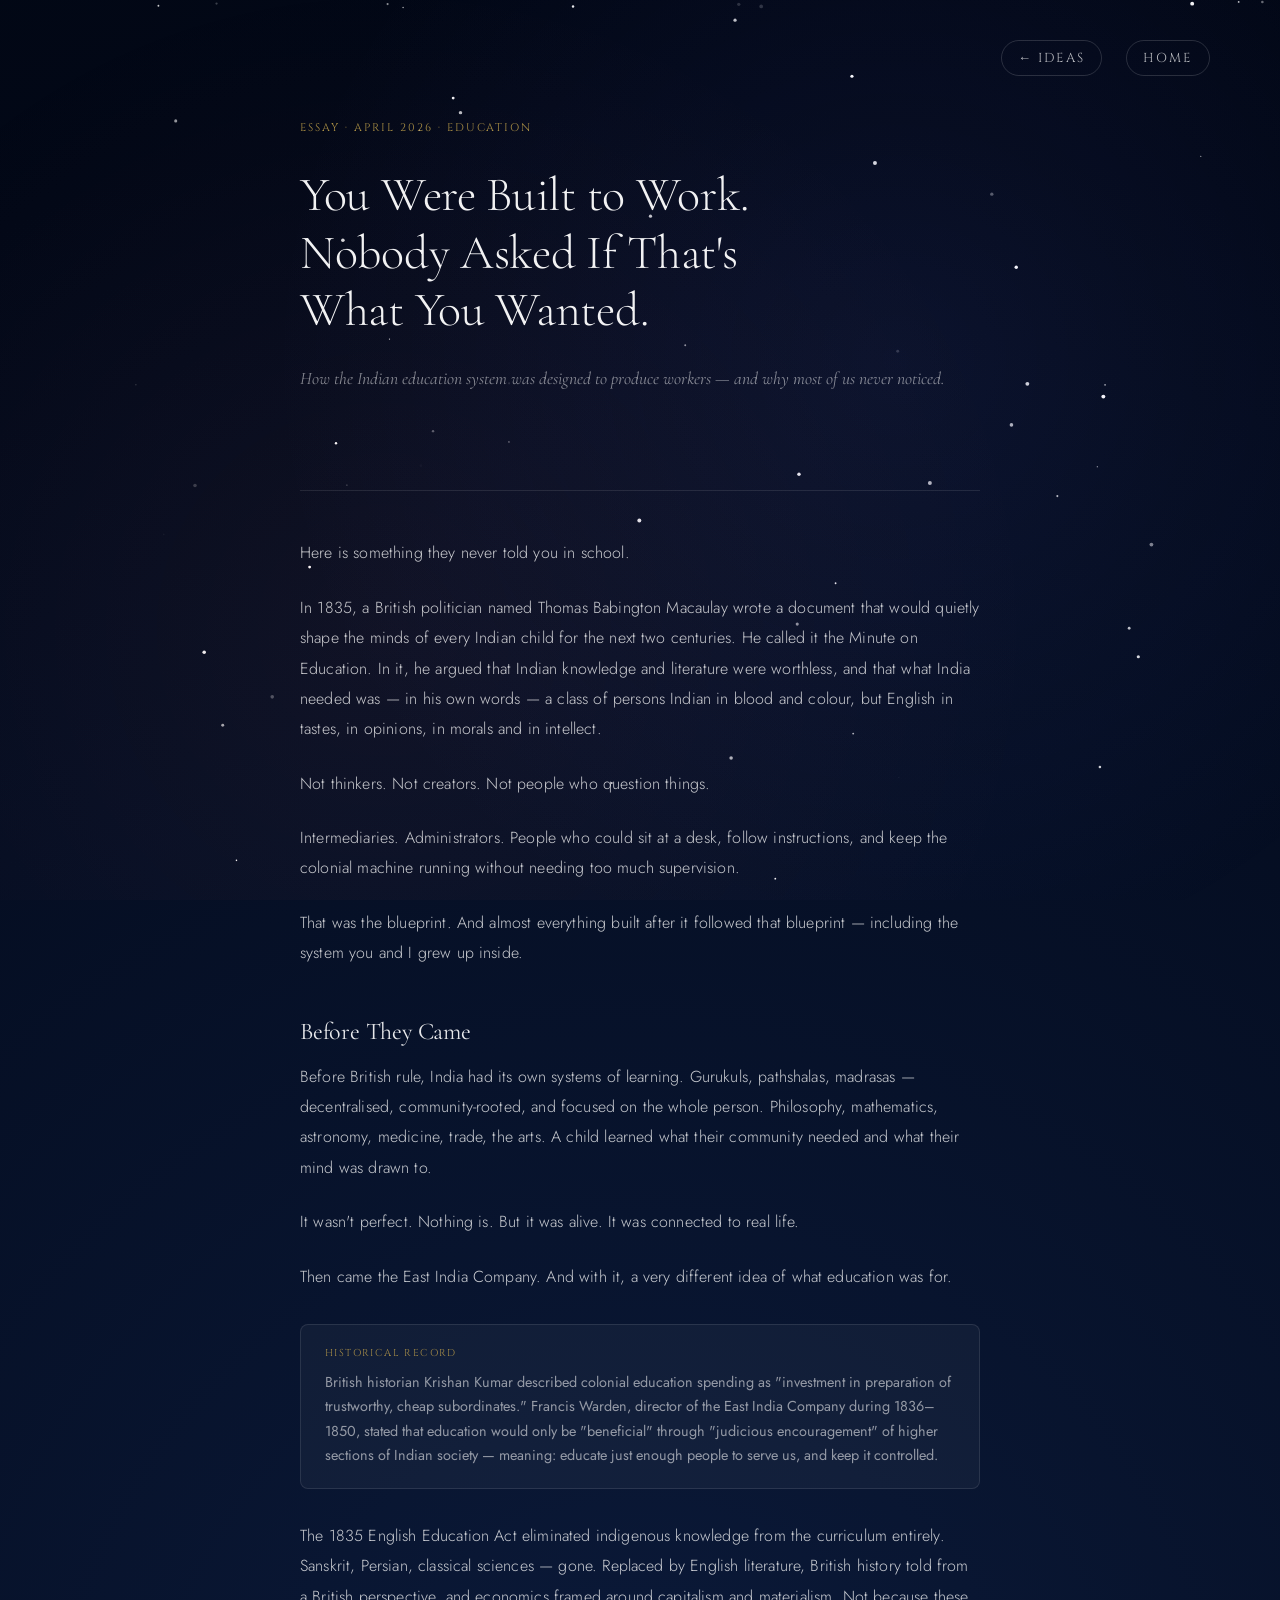
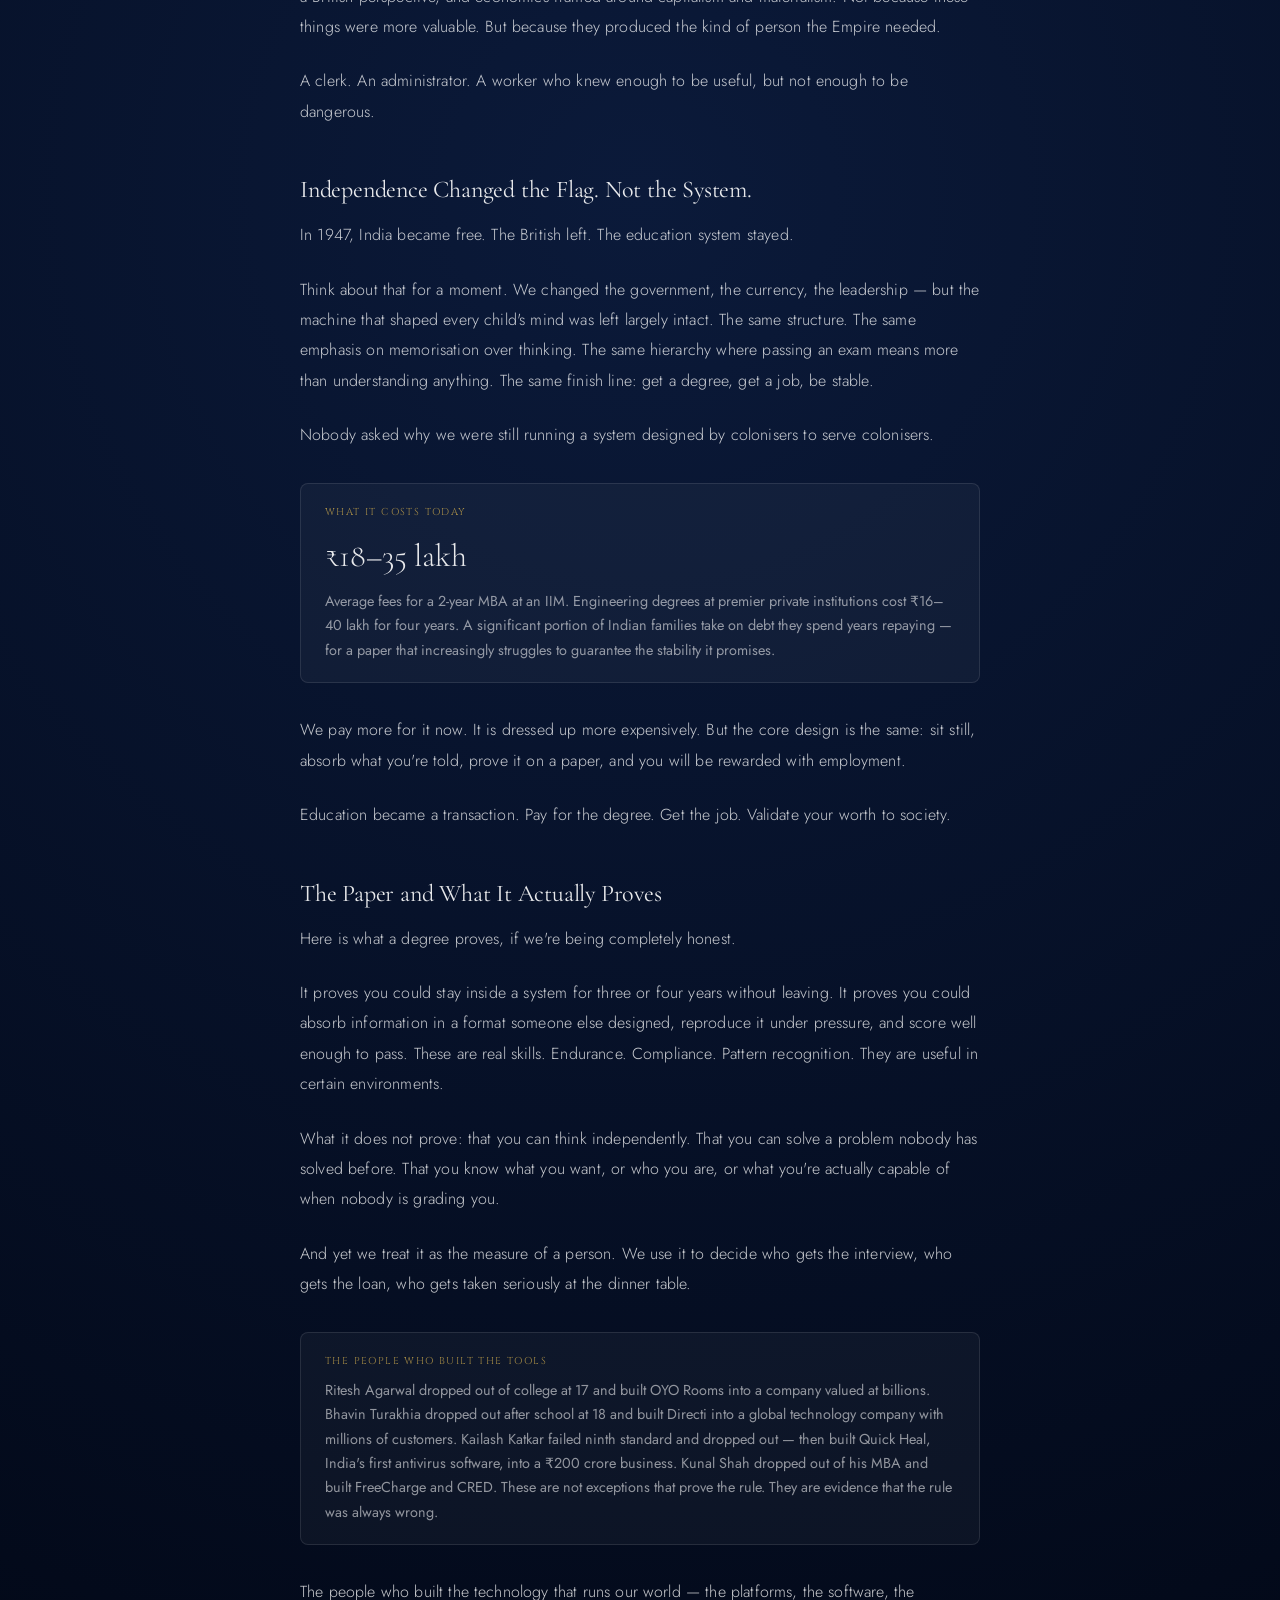
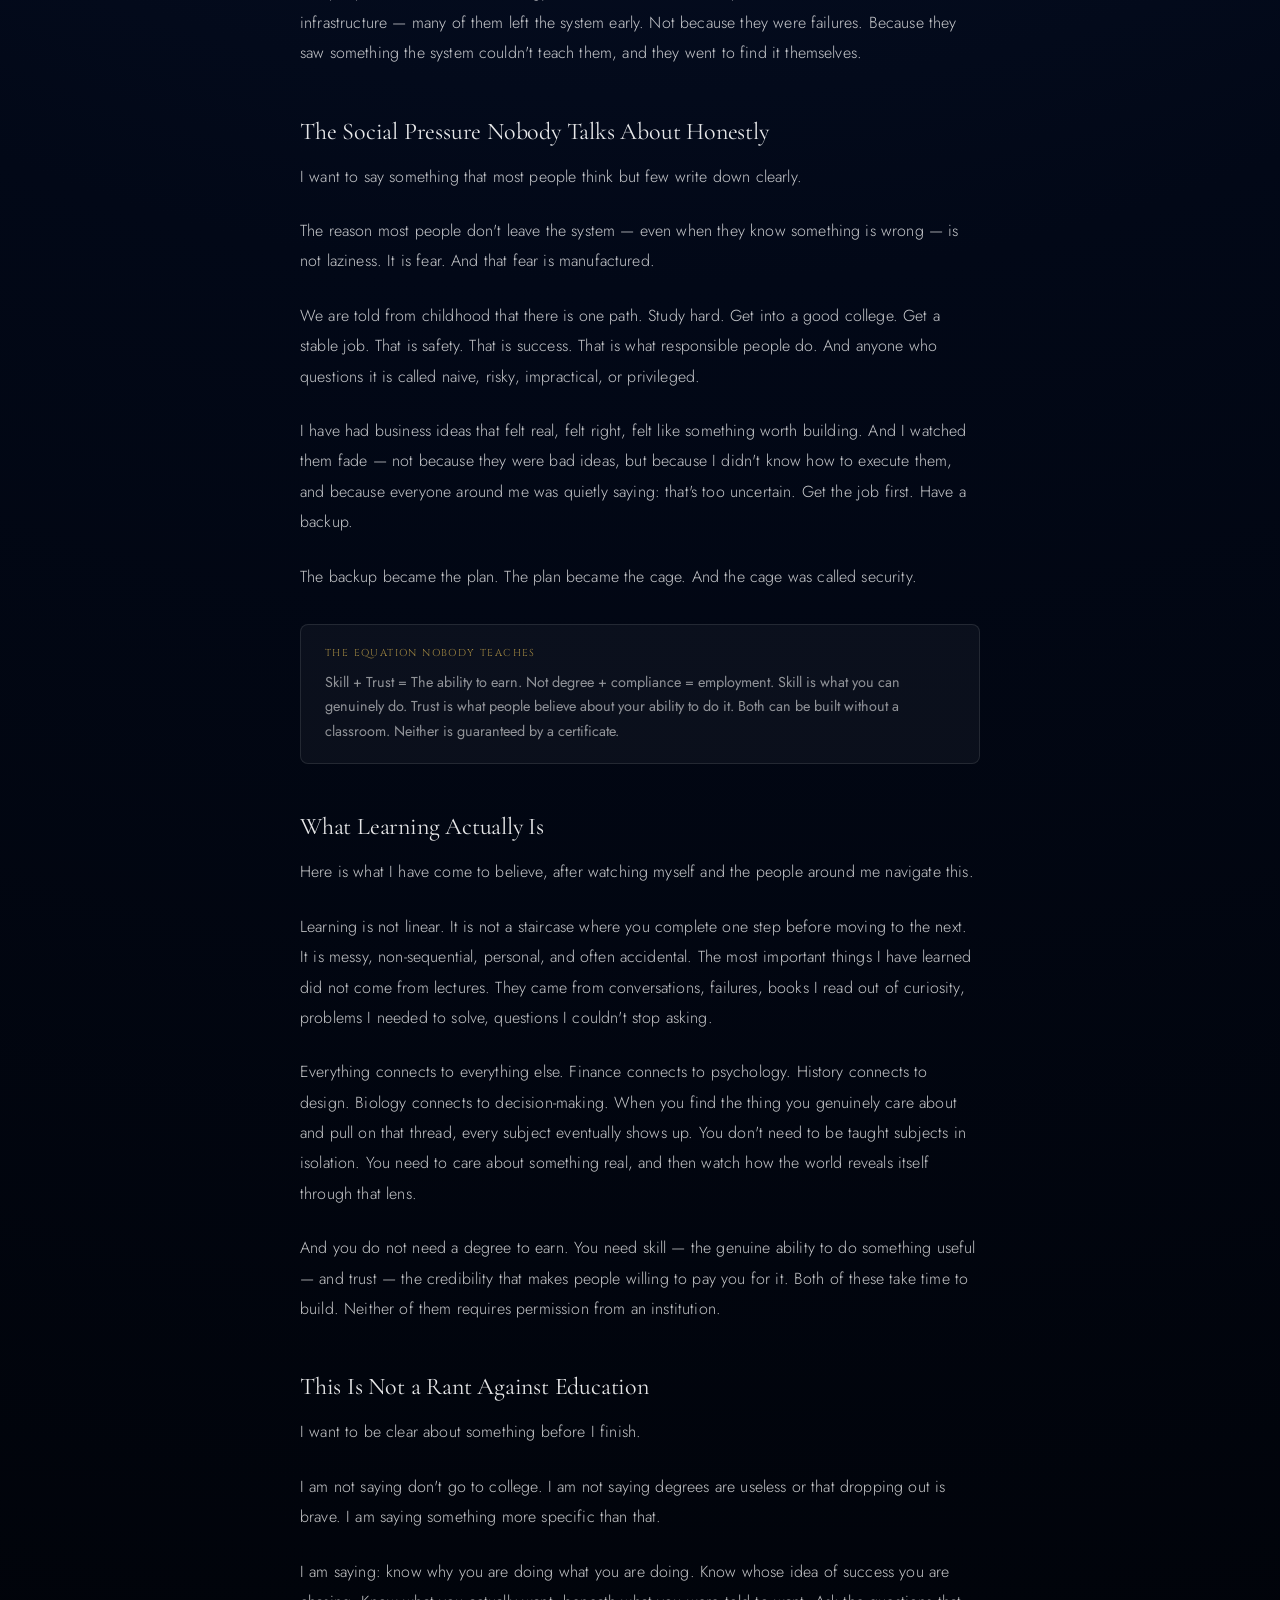
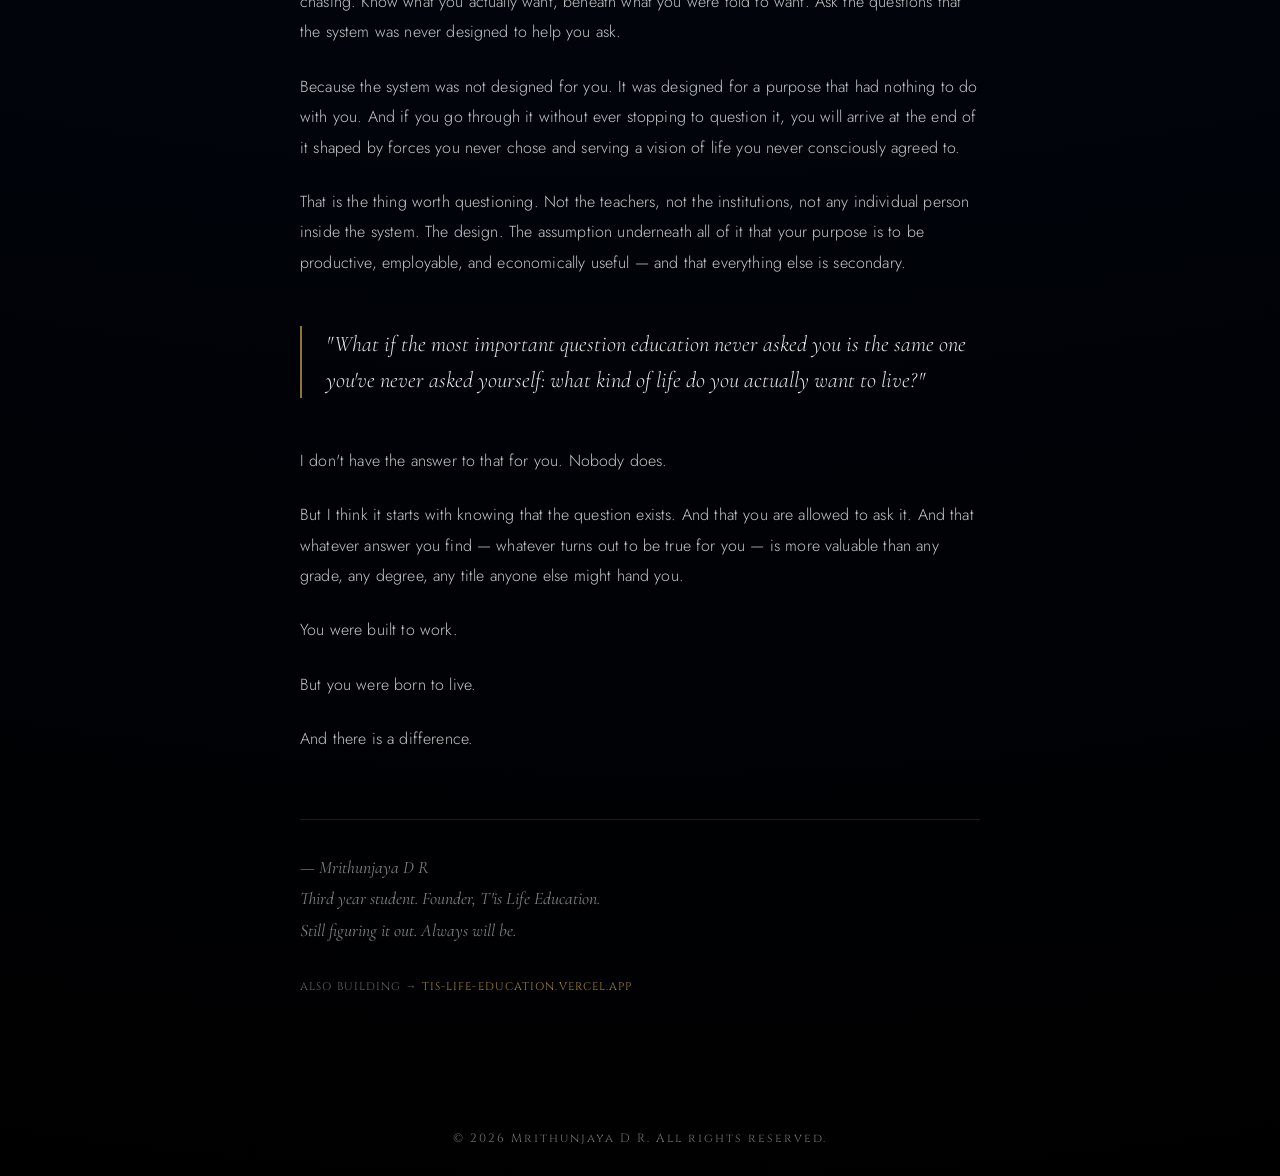
==== essay.html @ 78a17893 "first thought added" ====
<!DOCTYPE html>
<html lang="en">
<head>
  <meta charset="UTF-8" />
  <meta name="viewport" content="width=device-width, initial-scale=1.0" />
  <title>You Were Built to Work. Nobody Asked If That's What You Wanted. — Mrithunjaya D R</title>
  <meta name="description" content="The Indian education system was designed during colonisation to produce workers. It still does. Here's what that means for you — and what you can do about it." />
  <link href="https://fonts.googleapis.com/css2?family=Cinzel:wght@400;600&family=Cormorant+Garamond:ital,wght@0,300;0,400;1,300;1,400&family=Jost:wght@300;400;500&display=swap" rel="stylesheet" />
  <link rel="stylesheet" href="style.css" />
</head>
<body>

<canvas id="stars1"></canvas>

<nav class="top-nav">
  <a href="ideas.html" class="nav-btn">← IDEAS</a>
  <a href="index.html" class="nav-btn">HOME</a>
</nav>

<div class="essay-container">

  <div class="essay-meta-top">Essay · April 2026 · Education</div>

  <h1 class="essay-headline">
    You Were Built to Work.<br/>
    Nobody Asked If That's<br/>
    What You Wanted.
  </h1>

  <p class="essay-subtitle">
    How the Indian education system was designed to produce workers — and why most of us never noticed.
  </p>

  <div class="essay-divider"></div>

  <div class="essay-body">

    <p>Here is something they never told you in school.</p>

    <p>In 1835, a British politician named Thomas Babington Macaulay wrote a document that would quietly shape the minds of every Indian child for the next two centuries. He called it the Minute on Education. In it, he argued that Indian knowledge and literature were worthless, and that what India needed was — in his own words — a class of persons Indian in blood and colour, but English in tastes, in opinions, in morals and in intellect.</p>

    <p>Not thinkers. Not creators. Not people who question things.</p>

    <p>Intermediaries. Administrators. People who could sit at a desk, follow instructions, and keep the colonial machine running without needing too much supervision.</p>

    <p>That was the blueprint. And almost everything built after it followed that blueprint — including the system you and I grew up inside.</p>

    <h2 class="essay-h2">Before They Came</h2>

    <p>Before British rule, India had its own systems of learning. Gurukuls, pathshalas, madrasas — decentralised, community-rooted, and focused on the whole person. Philosophy, mathematics, astronomy, medicine, trade, the arts. A child learned what their community needed and what their mind was drawn to.</p>

    <p>It wasn't perfect. Nothing is. But it was alive. It was connected to real life.</p>

    <p>Then came the East India Company. And with it, a very different idea of what education was for.</p>

    <div class="essay-databox">
      <span class="essay-databox-label">Historical record</span>
      British historian Krishan Kumar described colonial education spending as "investment in preparation of trustworthy, cheap subordinates." Francis Warden, director of the East India Company during 1836–1850, stated that education would only be "beneficial" through "judicious encouragement" of higher sections of Indian society — meaning: educate just enough people to serve us, and keep it controlled.
    </div>

    <p>The 1835 English Education Act eliminated indigenous knowledge from the curriculum entirely. Sanskrit, Persian, classical sciences — gone. Replaced by English literature, British history told from a British perspective, and economics framed around capitalism and materialism. Not because these things were more valuable. But because they produced the kind of person the Empire needed.</p>

    <p>A clerk. An administrator. A worker who knew enough to be useful, but not enough to be dangerous.</p>

    <h2 class="essay-h2">Independence Changed the Flag. Not the System.</h2>

    <p>In 1947, India became free. The British left. The education system stayed.</p>

    <p>Think about that for a moment. We changed the government, the currency, the leadership — but the machine that shaped every child's mind was left largely intact. The same structure. The same emphasis on memorisation over thinking. The same hierarchy where passing an exam means more than understanding anything. The same finish line: get a degree, get a job, be stable.</p>

    <p>Nobody asked why we were still running a system designed by colonisers to serve colonisers.</p>

    <div class="essay-databox">
      <span class="essay-databox-label">What it costs today</span>
      <span class="essay-datastat">₹18–35 lakh</span>
      Average fees for a 2-year MBA at an IIM. Engineering degrees at premier private institutions cost ₹16–40 lakh for four years. A significant portion of Indian families take on debt they spend years repaying — for a paper that increasingly struggles to guarantee the stability it promises.
    </div>

    <p>We pay more for it now. It is dressed up more expensively. But the core design is the same: sit still, absorb what you're told, prove it on a paper, and you will be rewarded with employment.</p>

    <p>Education became a transaction. Pay for the degree. Get the job. Validate your worth to society.</p>

    <h2 class="essay-h2">The Paper and What It Actually Proves</h2>

    <p>Here is what a degree proves, if we're being completely honest.</p>

    <p>It proves you could stay inside a system for three or four years without leaving. It proves you could absorb information in a format someone else designed, reproduce it under pressure, and score well enough to pass. These are real skills. Endurance. Compliance. Pattern recognition. They are useful in certain environments.</p>

    <p>What it does not prove: that you can think independently. That you can solve a problem nobody has solved before. That you know what you want, or who you are, or what you're actually capable of when nobody is grading you.</p>

    <p>And yet we treat it as the measure of a person. We use it to decide who gets the interview, who gets the loan, who gets taken seriously at the dinner table.</p>

    <div class="essay-databox">
      <span class="essay-databox-label">The people who built the tools</span>
      Ritesh Agarwal dropped out of college at 17 and built OYO Rooms into a company valued at billions. Bhavin Turakhia dropped out after school at 18 and built Directi into a global technology company with millions of customers. Kailash Katkar failed ninth standard and dropped out — then built Quick Heal, India's first antivirus software, into a ₹200 crore business. Kunal Shah dropped out of his MBA and built FreeCharge and CRED. These are not exceptions that prove the rule. They are evidence that the rule was always wrong.
    </div>

    <p>The people who built the technology that runs our world — the platforms, the software, the infrastructure — many of them left the system early. Not because they were failures. Because they saw something the system couldn't teach them, and they went to find it themselves.</p>

    <h2 class="essay-h2">The Social Pressure Nobody Talks About Honestly</h2>

    <p>I want to say something that most people think but few write down clearly.</p>

    <p>The reason most people don't leave the system — even when they know something is wrong — is not laziness. It is fear. And that fear is manufactured.</p>

    <p>We are told from childhood that there is one path. Study hard. Get into a good college. Get a stable job. That is safety. That is success. That is what responsible people do. And anyone who questions it is called naive, risky, impractical, or privileged.</p>

    <p>I have had business ideas that felt real, felt right, felt like something worth building. And I watched them fade — not because they were bad ideas, but because I didn't know how to execute them, and because everyone around me was quietly saying: that's too uncertain. Get the job first. Have a backup.</p>

    <p>The backup became the plan. The plan became the cage. And the cage was called security.</p>

    <div class="essay-databox">
      <span class="essay-databox-label">The equation nobody teaches</span>
      Skill + Trust = The ability to earn. Not degree + compliance = employment. Skill is what you can genuinely do. Trust is what people believe about your ability to do it. Both can be built without a classroom. Neither is guaranteed by a certificate.
    </div>

    <h2 class="essay-h2">What Learning Actually Is</h2>

    <p>Here is what I have come to believe, after watching myself and the people around me navigate this.</p>

    <p>Learning is not linear. It is not a staircase where you complete one step before moving to the next. It is messy, non-sequential, personal, and often accidental. The most important things I have learned did not come from lectures. They came from conversations, failures, books I read out of curiosity, problems I needed to solve, questions I couldn't stop asking.</p>

    <p>Everything connects to everything else. Finance connects to psychology. History connects to design. Biology connects to decision-making. When you find the thing you genuinely care about and pull on that thread, every subject eventually shows up. You don't need to be taught subjects in isolation. You need to care about something real, and then watch how the world reveals itself through that lens.</p>

    <p>And you do not need a degree to earn. You need skill — the genuine ability to do something useful — and trust — the credibility that makes people willing to pay you for it. Both of these take time to build. Neither of them requires permission from an institution.</p>

    <h2 class="essay-h2">This Is Not a Rant Against Education</h2>

    <p>I want to be clear about something before I finish.</p>

    <p>I am not saying don't go to college. I am not saying degrees are useless or that dropping out is brave. I am saying something more specific than that.</p>

    <p>I am saying: know why you are doing what you are doing. Know whose idea of success you are chasing. Know what you actually want, beneath what you were told to want. Ask the questions that the system was never designed to help you ask.</p>

    <p>Because the system was not designed for you. It was designed for a purpose that had nothing to do with you. And if you go through it without ever stopping to question it, you will arrive at the end of it shaped by forces you never chose and serving a vision of life you never consciously agreed to.</p>

    <p>That is the thing worth questioning. Not the teachers, not the institutions, not any individual person inside the system. The design. The assumption underneath all of it that your purpose is to be productive, employable, and economically useful — and that everything else is secondary.</p>

    <blockquote class="essay-pullquote">
      "What if the most important question education never asked you is the same one you've never asked yourself: what kind of life do you actually want to live?"
    </blockquote>

    <p>I don't have the answer to that for you. Nobody does.</p>

    <p>But I think it starts with knowing that the question exists. And that you are allowed to ask it. And that whatever answer you find — whatever turns out to be true for you — is more valuable than any grade, any degree, any title anyone else might hand you.</p>

    <p>You were built to work.</p>
    <p>But you were born to live.</p>
    <p>And there is a difference.</p>

    <div class="essay-ending">
      — Mrithunjaya D R<br/>
      Third year student. Founder, T'is Life Education.<br/>
      Still figuring it out. Always will be.
    </div>

    <div class="essay-also-building">
      Also building →
      <a href="https://tis-life-education.vercel.app" target="_blank">tis-life-education.vercel.app</a>
    </div>

  </div>

</div>

<footer class="site-footer">
  © 2026 Mrithunjaya D R. All rights reserved.
</footer>

<script>
const canvas = document.getElementById("stars1");
const ctx = canvas.getContext("2d");

canvas.width = window.innerWidth;
canvas.height = window.innerHeight;

let stars = [];
const STAR_COUNT = 60;

for(let i=0;i<STAR_COUNT;i++){
  stars.push({
    x: Math.random()*canvas.width,
    y: Math.random()*(canvas.height*1.2),
    size: Math.random()*1.5 + 0.5,
    speed: Math.random()*0.08 + 0.02,
    opacity: Math.random(),
    twinkle: Math.random()*0.01
  });
}

function animateStars(){
  ctx.clearRect(0,0,canvas.width,canvas.height);
  stars.forEach(star=>{
    star.y += star.speed;
    if(star.y > canvas.height){ star.y = 0; star.x = Math.random()*canvas.width; }
    star.opacity += star.twinkle;
    if(star.opacity > 1 || star.opacity < 0.3){ star.twinkle *= -1; }
    ctx.beginPath();
    ctx.arc(star.x,star.y,star.size,0,Math.PI*2);
    ctx.fillStyle = `rgba(255,255,255,${star.opacity})`;
    ctx.fill();
  });
  requestAnimationFrame(animateStars);
}

animateStars();

window.addEventListener("resize", ()=>{
  canvas.width = window.innerWidth;
  canvas.height = window.innerHeight;
});
</script>

</body>
</html>
---- style.css ----
html, body{
max-width:100%;
overflow-x:hidden;
}

html{
scroll-behavior:smooth;
}

body{
margin:0;
font-family:'Cinzel',serif;
color:white;
background:
radial-gradient(circle at 50% 30%, #0b1a3a 0%, #020817 40%, #000000 100%);
}

body::after{
content:"";
position:fixed;
top:0;
left:0;
width:100%;
height:100%;
background:
radial-gradient(circle at 70% 40%, rgba(120,120,255,0.08), transparent 60%),
radial-gradient(circle at 30% 70%, rgba(255,120,120,0.05), transparent 60%);
pointer-events:none;
z-index:0;
}

.hero{
height:100vh;
display:flex;
flex-direction:column;
justify-content:center;
align-items:center;
background:url("space.png") center center/cover no-repeat;
position:relative;
}

.hero *{
position:relative;
z-index:1;
}

.hero::before{
content:"";
position:absolute;
top:0;
left:0;
width:100%;
height:100%;
background:rgba(0,0,0,0.35);
z-index:0;
}

.hero::after{
content:"";
position:absolute;
bottom:0;
left:0;
width:100%;
height:200px;
background:linear-gradient(to bottom, rgba(0,0,0,0), rgba(2,8,23,1));
}

.subtitle{
margin-top:28px;
font-size:18px;
letter-spacing:2px;
opacity:0.75;
}

.name{
font-size:80px;
letter-spacing:8px;
margin-top:10px;
text-shadow: 0 0 8px rgba(255,255,255,0.25);
}

.owl{
width:140px;
margin-bottom:-20px;
opacity:0.85;
animation:float 10s ease-in-out infinite;
}

@keyframes float{
0%{transform:translateY(0px);}
50%{transform:translateY(-20px);}
100%{transform:translateY(0px);}
}

.about{
min-height:100vh;
display:flex;
flex-direction:column;
justify-content:center;
align-items:center;
text-align:center;
padding:0 25%;
background:#020817;
}

.about h2{
font-size:40px;
margin-bottom:45px;
letter-spacing:4px;
}

.about p{
font-size:17px;
line-height:2.1;
letter-spacing:0.8px;
color:rgba(255,255,255,0.88);
max-width:620px;
}

/* TOP RIGHT NAV */

.top-nav{
position:fixed;
top:40px;
right:70px;
display:flex;
gap:24px;
z-index:10;
}

.nav-btn{
text-decoration:none;
color:rgba(255,255,255,0.7);
font-size:13px;
letter-spacing:2px;
padding:8px 16px;
border-radius:30px;
border:1px solid rgba(255,255,255,0.15);
background:transparent;
transition:all 0.25s ease;
}

.nav-btn:hover{
color:white;
border:1px solid rgba(255,255,255,0.4);
}

.contact{
min-height:100vh;
display:flex;
flex-direction:column;
justify-content:center;
align-items:center;
text-align:center;
background:#020817;
padding:0 20%;
}

.contact h2{
font-size:40px;
letter-spacing:4px;
margin-bottom:30px;
}

.contact-text{
max-width:600px;
line-height:1.9;
opacity:0.75;
margin-bottom:40px;
font-size:18px;
}

.contact-btn{
text-decoration:none;
color:white;
font-size:14px;
letter-spacing:2px;
padding:14px 30px;
border-radius:40px;
border:1px solid rgba(255,255,255,0.25);
background:transparent;
transition:all 0.3s ease;
}

.contact-btn:hover{
border-color:white;
background:rgba(255,255,255,0.05);
box-shadow:0 0 10px rgba(255,255,255,0.15);
}

.hero,
.about,
.contact{
position:relative;
z-index:1;
}

.reveal{
opacity:0;
transform:translateY(40px);
transition:opacity 1s ease, transform 1s ease;
}

.reveal.active{
opacity:1;
transform:translateY(0);
}

#stars{
position:fixed;
top:0;
left:0;
width:100%;
height:100%;
z-index: 2;
pointer-events:none;
}

/* ── IDEAS PAGE ─────────────────────────────── */

.ideas{
min-height:100vh;
display:flex;
flex-direction:column;
align-items:center;
padding:140px 20%;
text-align:center;
position:relative;
z-index:1;
}

.ideas-title{
font-size:48px;
letter-spacing:6px;
margin-bottom:100px;
}

.idea-list{
display:flex;
flex-direction:column;
gap:95px;
max-width:720px;
margin:0 auto;
}

.idea h3{
font-size:24px;
letter-spacing:2px;
margin-bottom:14px;
line-height:1.4;
}

.idea p{
font-size:17px;
line-height:1.9;
opacity:0.8;
}

.idea:last-child h3{ opacity:0.8; }
.idea:last-child p{ opacity:0.6; }

/* ── ESSAYS SECTION on ideas page ───────────── */

.essays-section{
margin-top:120px;
width:100%;
max-width:720px;
text-align:center;
}

.essays-title{
font-size:32px;
letter-spacing:5px;
margin-bottom:60px;
opacity:0.9;
}

.essay-list{
display:flex;
flex-direction:column;
gap:30px;
}

.essay-card{
display:block;
text-decoration:none;
color:white;
border:1px solid rgba(255,255,255,0.1);
border-radius:12px;
padding:30px 36px;
text-align:left;
background:rgba(255,255,255,0.03);
backdrop-filter:blur(6px);
transition:border-color 0.3s ease, background 0.3s ease;
}

.essay-card:hover{
border-color:rgba(255,255,255,0.25);
background:rgba(255,255,255,0.06);
}

.essay-meta{
font-size:11px;
letter-spacing:0.16em;
text-transform:uppercase;
color:rgba(201,168,76,0.8);
margin-bottom:14px;
}

.essay-card-title{
font-size:20px;
letter-spacing:1.5px;
line-height:1.4;
margin-bottom:12px;
}

.essay-card-desc{
font-size:15px;
line-height:1.8;
opacity:0.65;
margin-bottom:16px;
font-family:'Cinzel',serif;
letter-spacing:0.5px;
}

.essay-read{
font-size:12px;
letter-spacing:2px;
color:rgba(201,168,76,0.85);
}

/* ── EXTERNAL LINKS ──────────────────────────── */

.external-links{
margin-top:160px;
display:flex;
flex-direction:column;
align-items:center;
gap:30px;
}

.links-text{ opacity:0.7; }

.link-buttons{
display:flex;
gap:25px;
justify-content:center;
}

.external-links a{
text-decoration:none;
color:rgba(255,255,255,0.85);
border:1px solid rgba(255,255,255,0.2);
padding:12px 28px;
border-radius:30px;
letter-spacing:2px;
transition:0.3s;
}

.external-links a:hover{ border-color:white; }

#stars1{
position:fixed;
top:0;
left:0;
width:100%;
height:100%;
z-index:0;
pointer-events:none;
}

.site-footer{
text-align:center;
padding:40px 0 30px 0;
font-size:12px;
letter-spacing:2px;
color:rgba(255,255,255,0.45);
position:relative;
z-index:1;
}

/* ── ESSAY PAGE ─────────────────────────────── */

.essay-container{
max-width:680px;
margin:0 auto;
padding:120px 1.5rem 6rem;
position:relative;
z-index:1;
}

.essay-meta-top{
font-family:'Cinzel',serif;
font-size:11px;
letter-spacing:0.18em;
text-transform:uppercase;
color:rgba(201,168,76,0.85);
margin-bottom:2rem;
}

.essay-headline{
font-family:'Cormorant Garamond', Georgia, serif;
font-size:clamp(2rem, 5vw, 3rem);
font-weight:300;
line-height:1.2;
color:rgba(255,255,255,0.95);
margin-bottom:1.5rem;
letter-spacing:-0.3px;
}

.essay-subtitle{
font-family:'Cormorant Garamond', Georgia, serif;
font-size:1.1rem;
font-style:italic;
color:rgba(255,255,255,0.5);
margin-bottom:3rem;
padding-bottom:3rem;
line-height:1.7;
}

.essay-divider{
width:100%;
height:0.5px;
background:rgba(255,255,255,0.1);
margin-bottom:3rem;
}

.essay-body p{
font-family:'Jost', sans-serif;
font-size:1rem;
font-weight:300;
color:rgba(255,255,255,0.78);
margin-bottom:1.5rem;
line-height:1.9;
letter-spacing:0.01em;
}

.essay-h2{
font-family:'Cormorant Garamond', Georgia, serif;
font-size:1.5rem;
font-weight:400;
color:rgba(255,255,255,0.9);
margin:3rem 0 1rem;
letter-spacing:-0.2px;
}

.essay-pullquote{
font-family:'Cormorant Garamond', Georgia, serif;
font-size:1.4rem;
font-style:italic;
font-weight:300;
color:rgba(255,255,255,0.9);
line-height:1.6;
margin:3rem 0;
padding-left:1.5rem;
border-left:2px solid rgba(201,168,76,0.7);
}

.essay-databox{
background:rgba(255,255,255,0.04);
border:0.5px solid rgba(255,255,255,0.1);
border-radius:8px;
padding:1.25rem 1.5rem;
margin:2rem 0;
font-family:'Jost', sans-serif;
font-size:0.9rem;
color:rgba(255,255,255,0.55);
line-height:1.7;
}

.essay-databox-label{
font-family:'Cinzel',serif;
font-size:10px;
letter-spacing:0.14em;
text-transform:uppercase;
color:rgba(201,168,76,0.8);
display:block;
margin-bottom:8px;
}

.essay-datastat{
font-family:'Cormorant Garamond', Georgia, serif;
font-size:2rem;
font-weight:300;
color:rgba(255,255,255,0.9);
display:block;
margin-bottom:6px;
}

.essay-ending{
margin-top:4rem;
padding-top:2rem;
border-top:0.5px solid rgba(255,255,255,0.1);
font-family:'Cormorant Garamond', Georgia, serif;
font-size:1.1rem;
font-style:italic;
color:rgba(255,255,255,0.5);
line-height:1.8;
}

.essay-also-building{
margin-top:2rem;
font-family:'Cinzel',serif;
font-size:11px;
letter-spacing:0.1em;
text-transform:uppercase;
color:rgba(255,255,255,0.4);
}

.essay-also-building a{
color:rgba(201,168,76,0.8);
text-decoration:none;
transition:color 0.2s;
}

.essay-also-building a:hover{ color:rgba(201,168,76,1); }

/* ── MOBILE ──────────────────────────────────── */

@media (max-width:768px){

body{ overflow-x:hidden; }

.hero{
padding:0 20px;
background-position:center center;
min-height:100vh;
height:auto;
}

.name{
font-size:30px;
letter-spacing:3px;
text-align:center;
line-height:1.2;
}

.subtitle{
font-size:14px;
letter-spacing:1px;
text-align:center;
padding:0 10px;
}

.owl{ width:85px; margin-bottom:-10px; }

.top-nav{ top:20px; right:20px; gap:10px; }
.nav-btn{ font-size:11px; padding:6px 12px; }

.about{ min-height:auto; padding:80px 10%; }
.about h2{ font-size:28px; }
.about p{ font-size:15px; line-height:1.8; }

.contact{ min-height:auto; padding:80px 10%; }
.contact h2{ font-size:28px; }
.contact-text{ font-size:15px; }

.ideas{ padding:120px 8%; }
.ideas-title{ font-size:32px; }
.idea-list{ gap:60px; max-width:100%; }
.idea h3{ font-size:20px; }
.idea p{ font-size:15px; }

.essays-section{ margin-top:80px; }
.essays-title{ font-size:24px; }
.essay-card{ padding:20px 22px; }
.essay-card-title{ font-size:17px; }
.essay-card-desc{ font-size:14px; }

.link-buttons{ flex-direction:column; gap:15px; }
.external-links a{ font-size:12px; padding:10px 20px; }

.essay-container{ padding:100px 1.25rem 4rem; }
.essay-headline{ font-size:1.75rem; }
.essay-pullquote{ font-size:1.2rem; }
.essay-datastat{ font-size:1.6rem; }

}
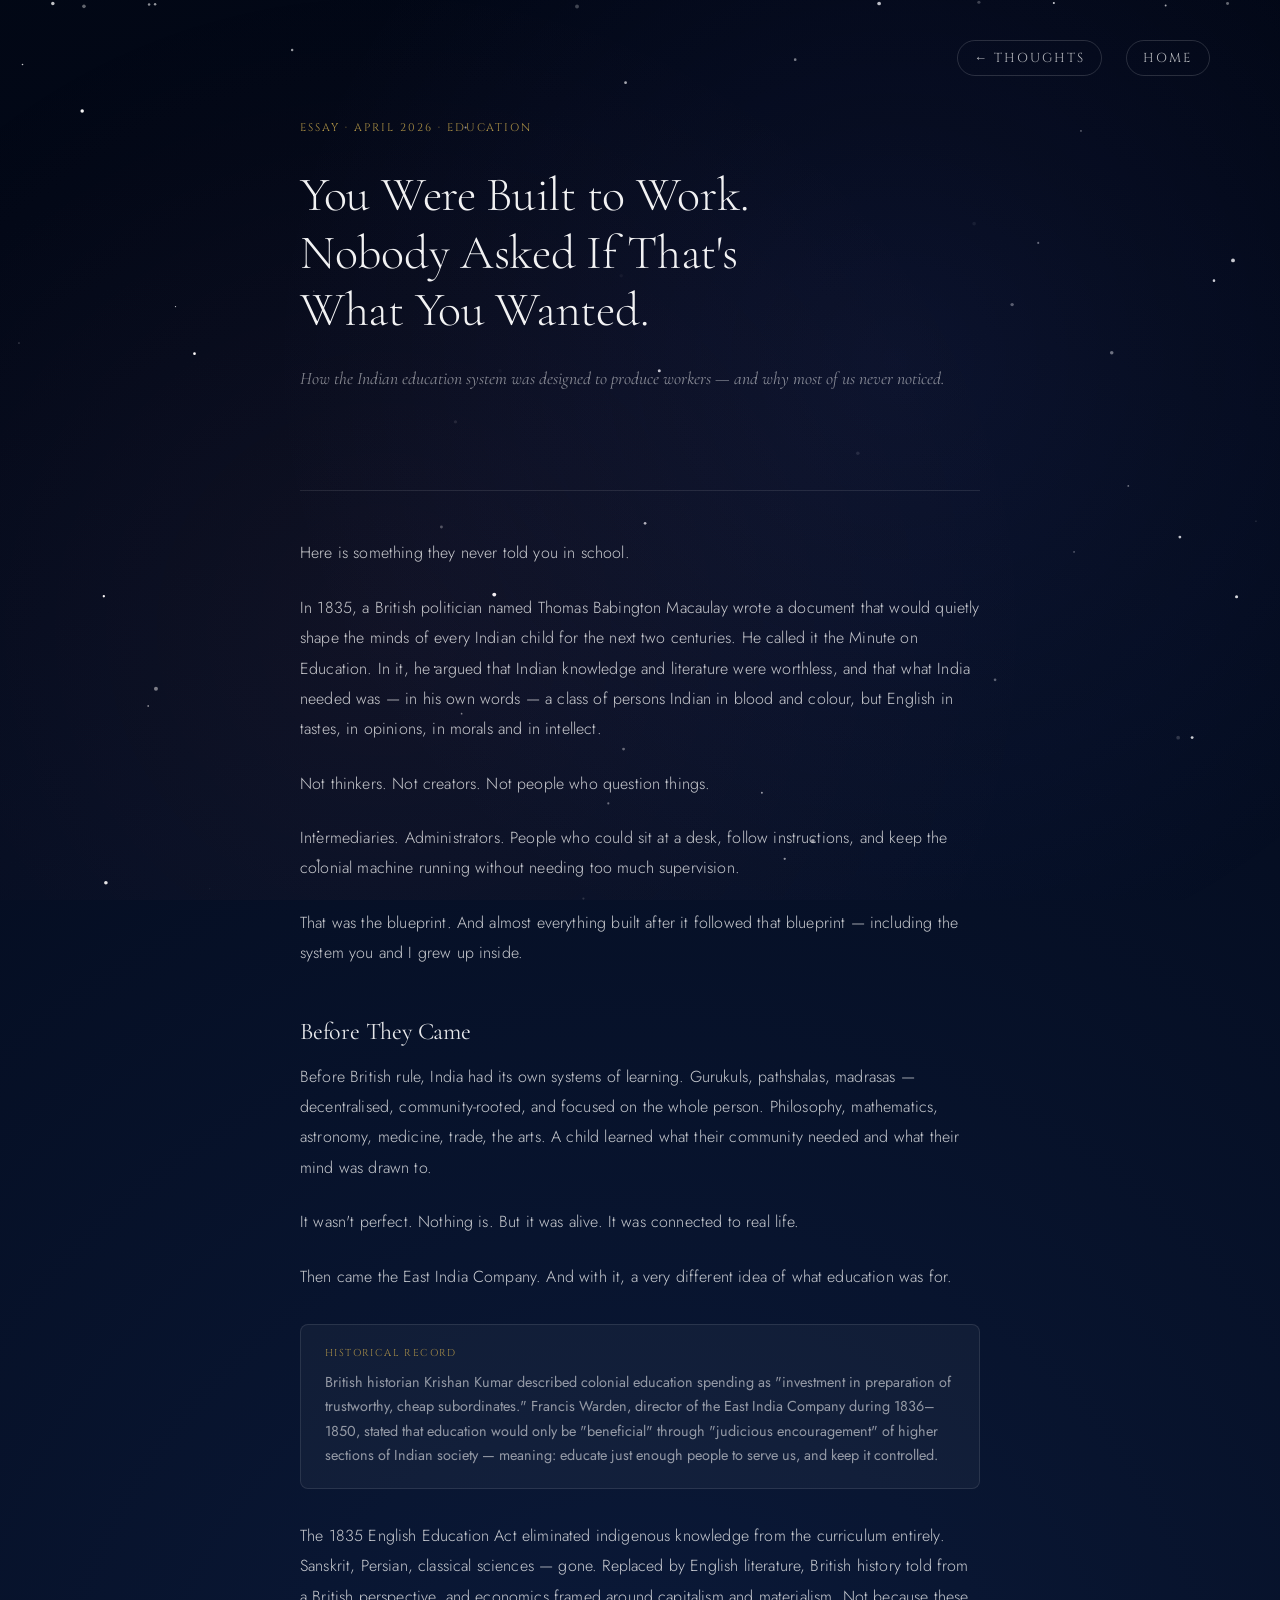
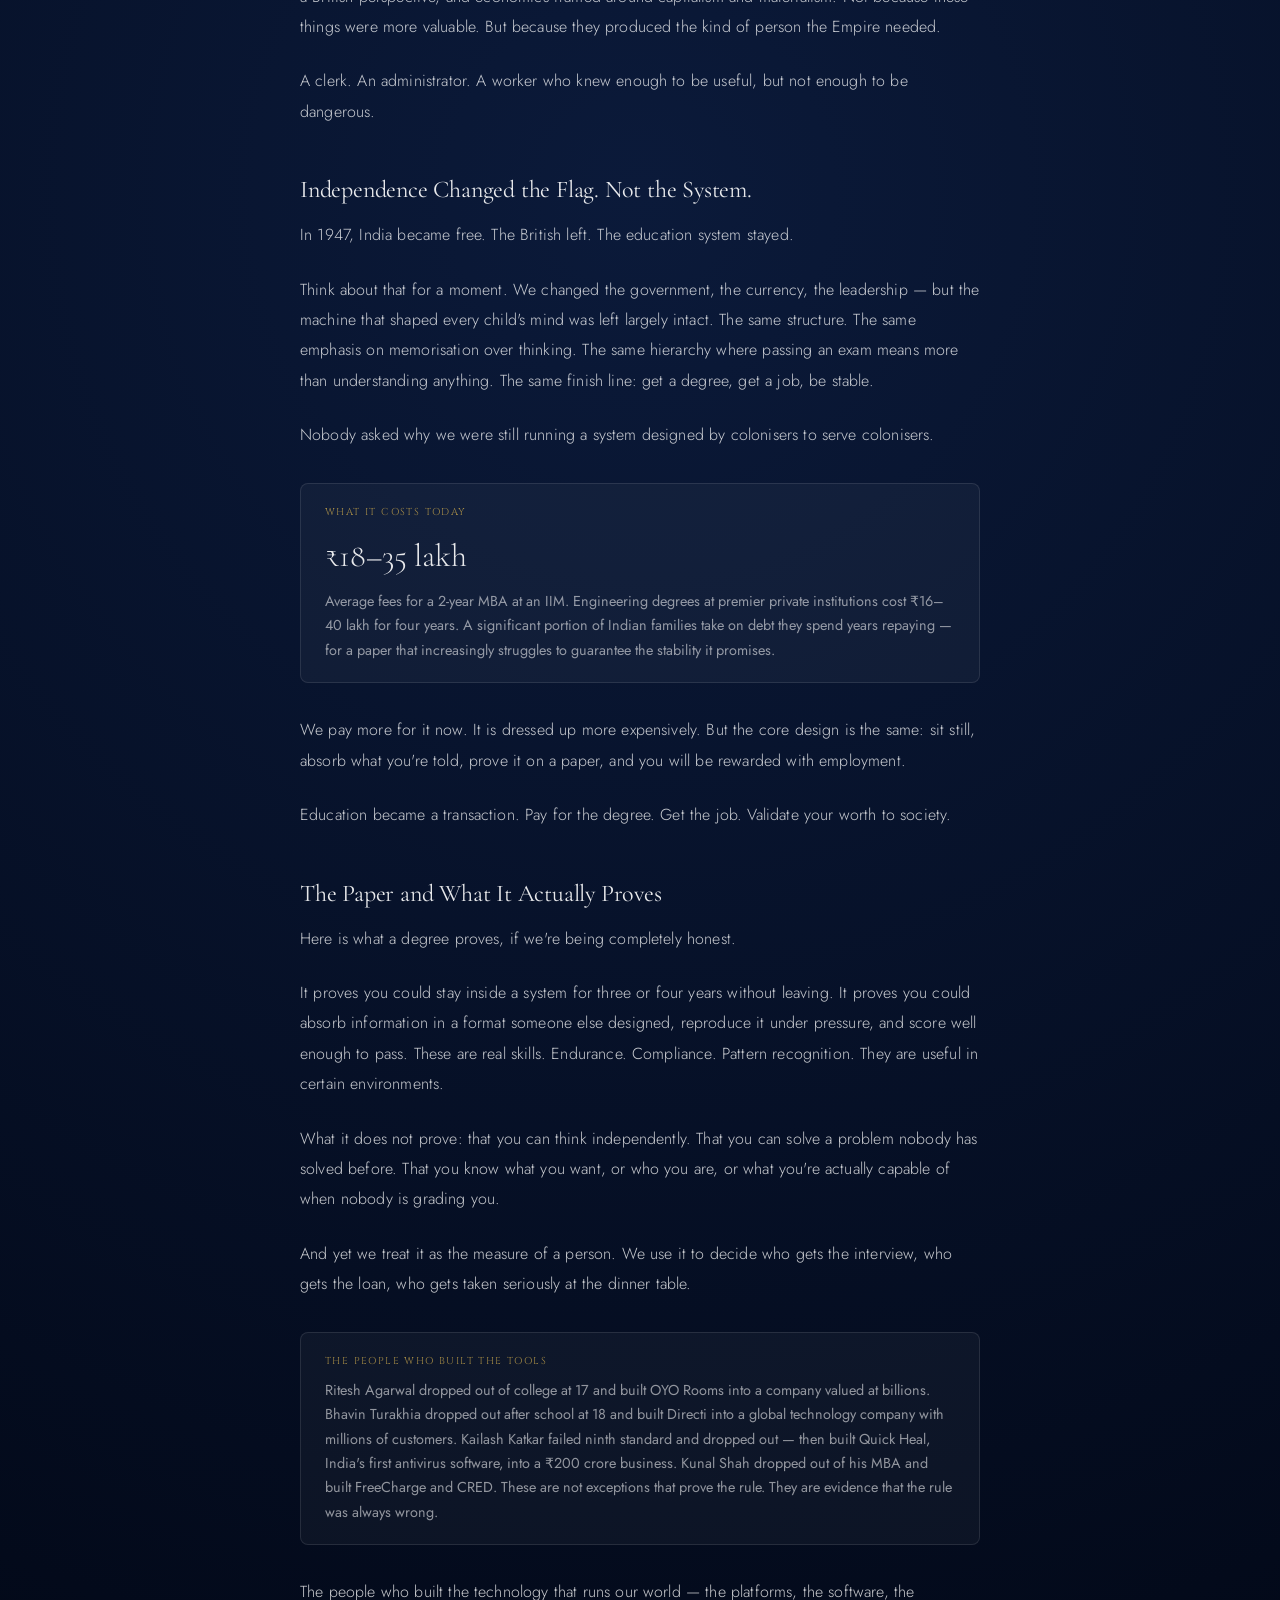
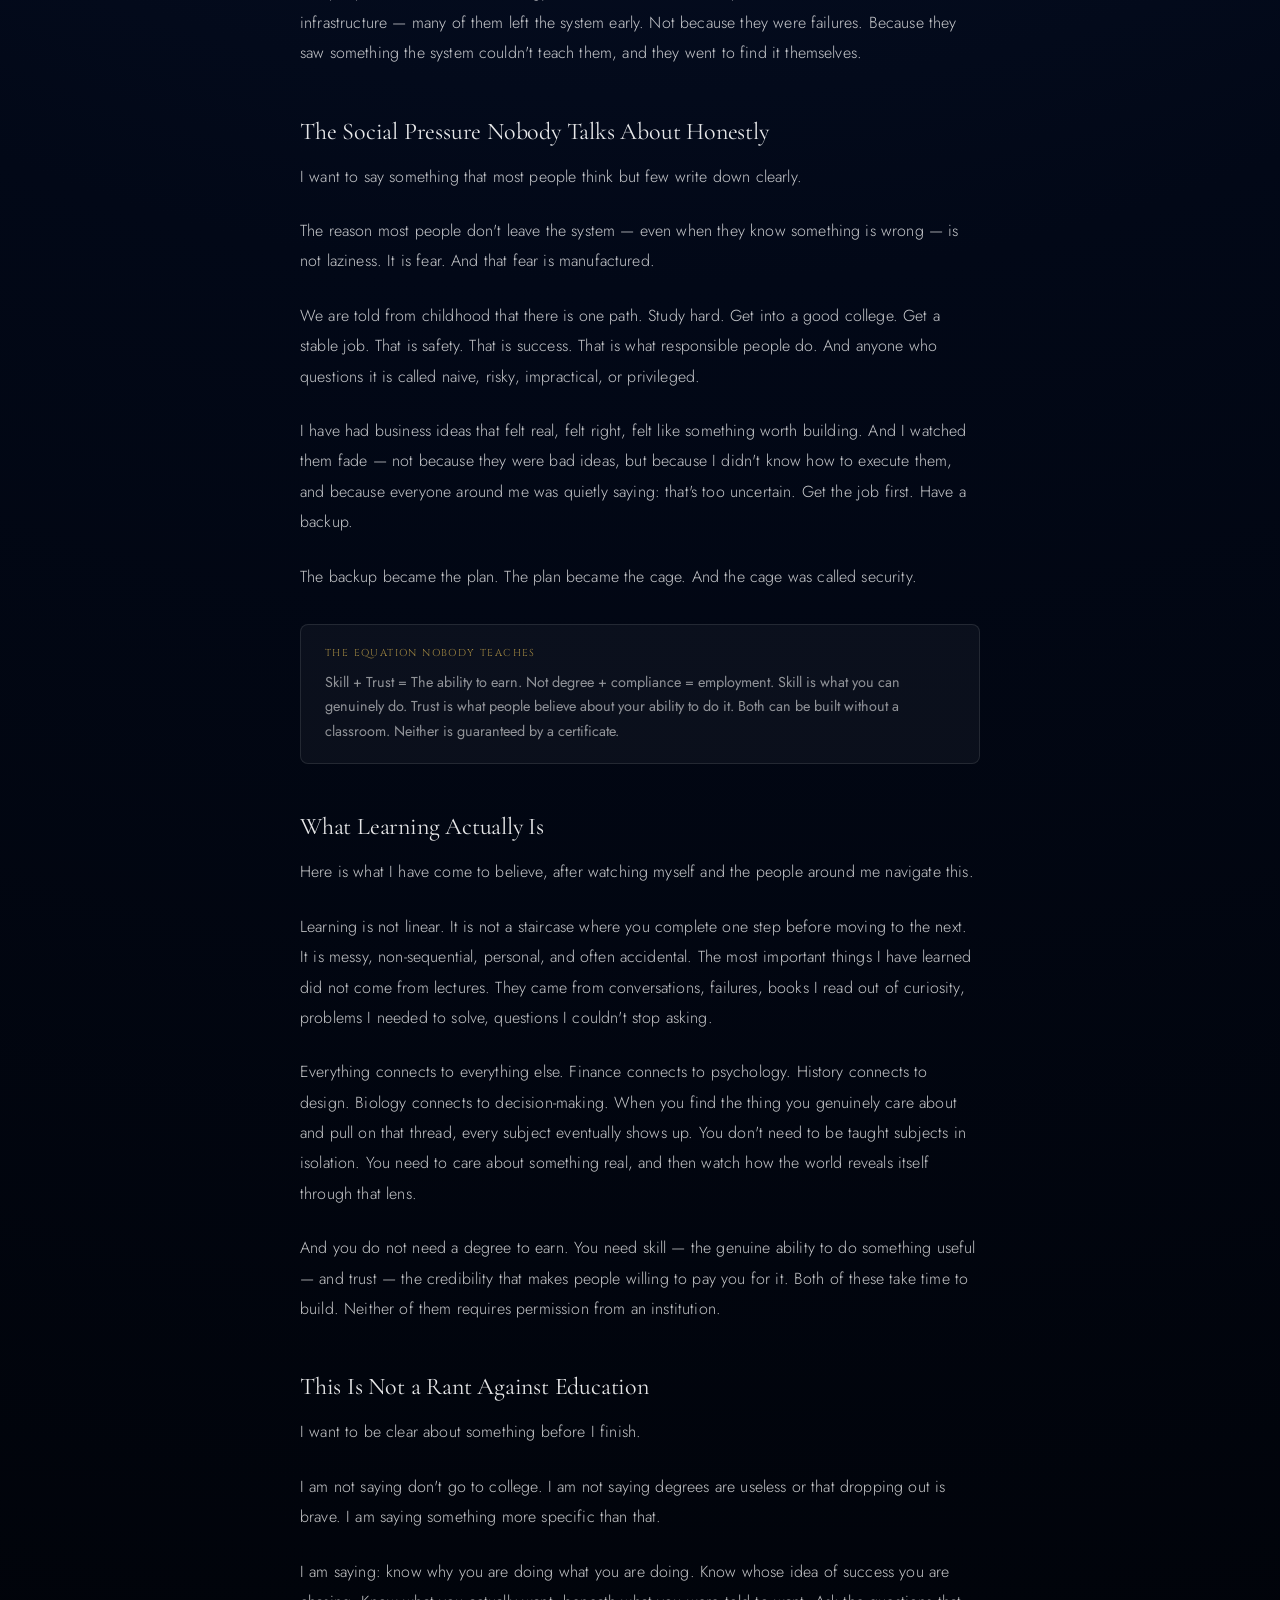
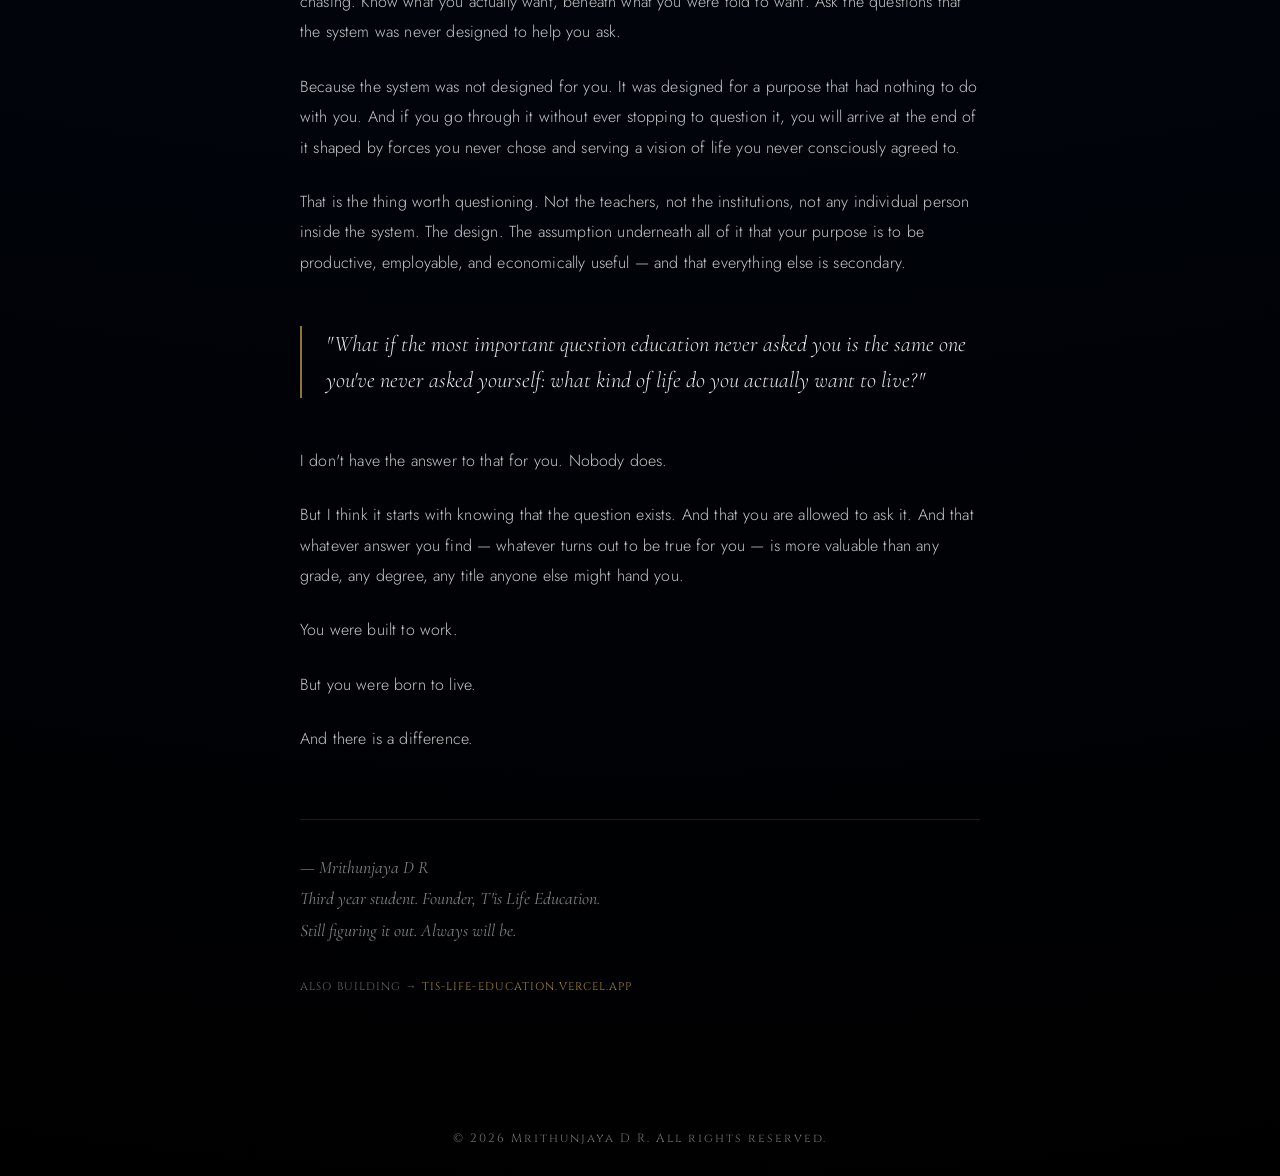
==== commit ee7b7ade: "small change" ====
--- a/essay.html
+++ b/essay.html
@@ -13,7 +13,7 @@
 <canvas id="stars1"></canvas>
 
 <nav class="top-nav">
-  <a href="ideas.html" class="nav-btn">← IDEAS</a>
+  <a href="ideas.html" class="nav-btn">← THOUGHTS</a>
   <a href="index.html" class="nav-btn">HOME</a>
 </nav>
 
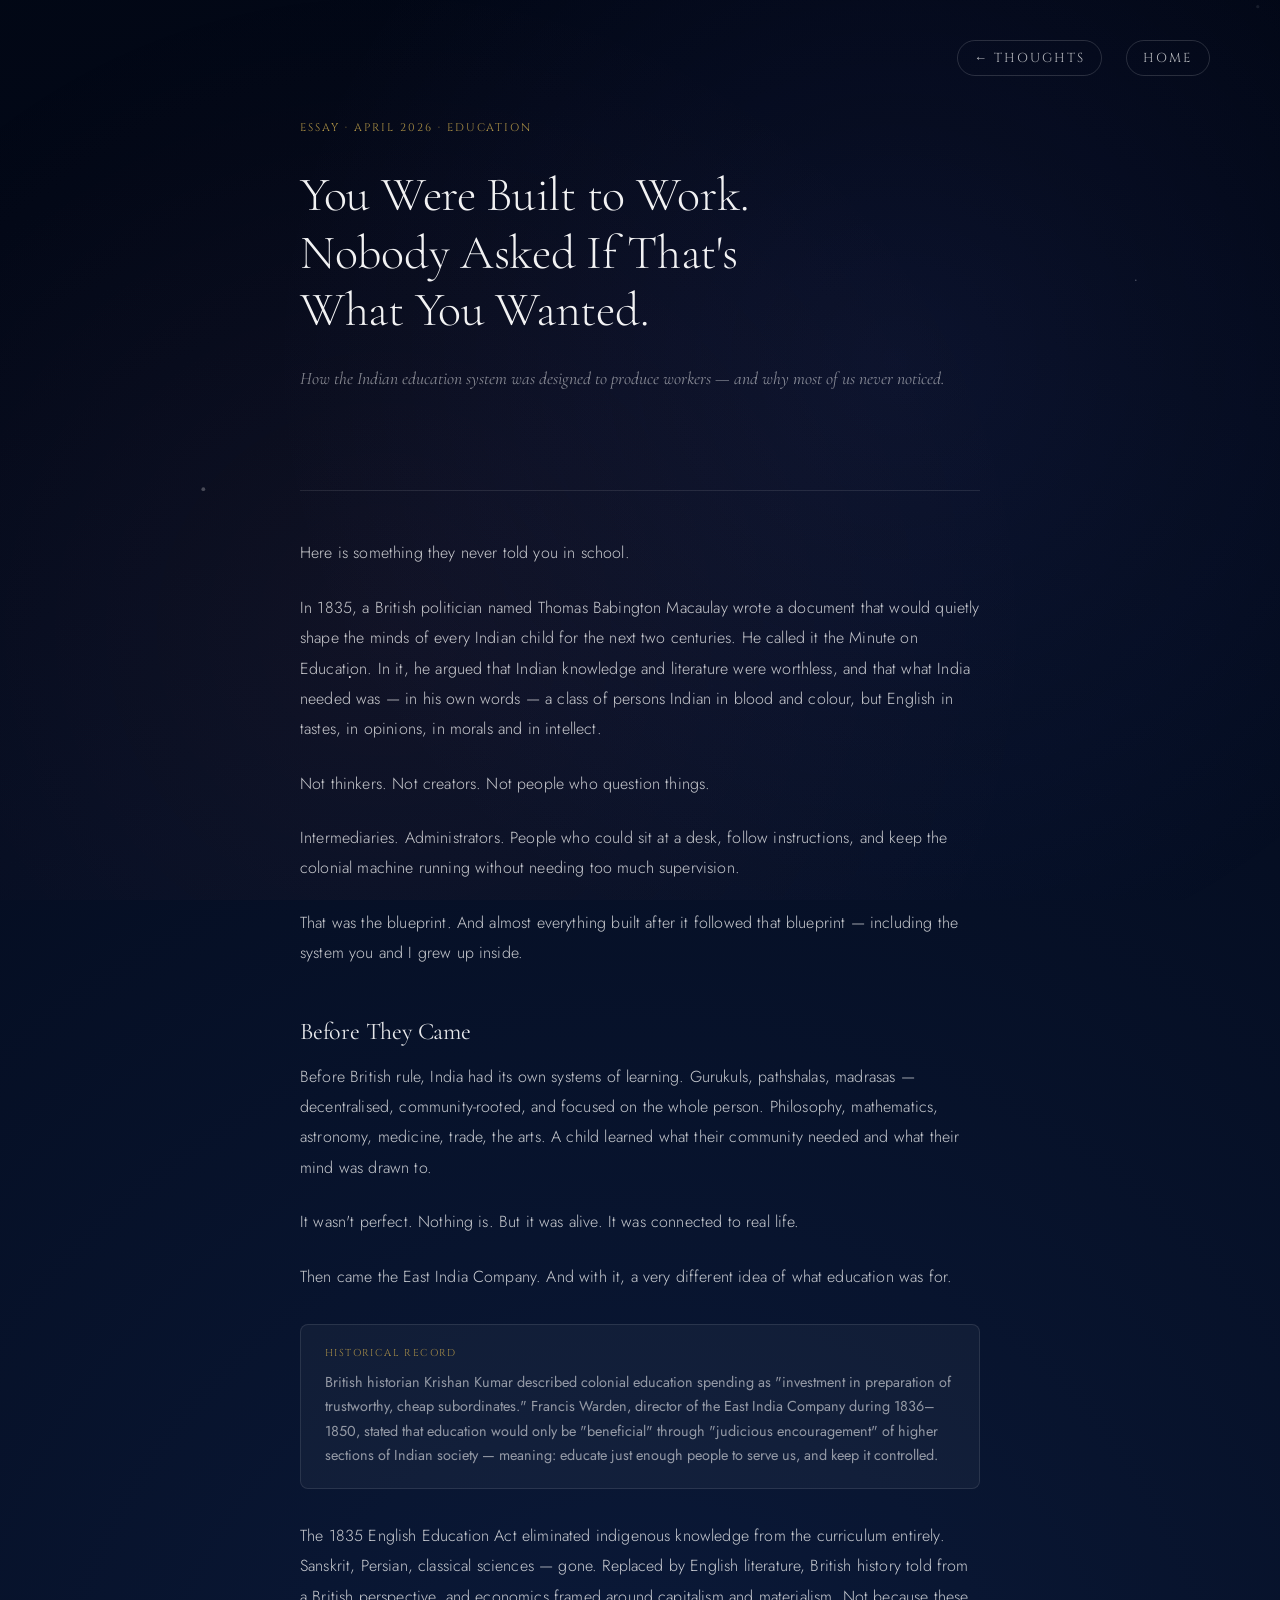
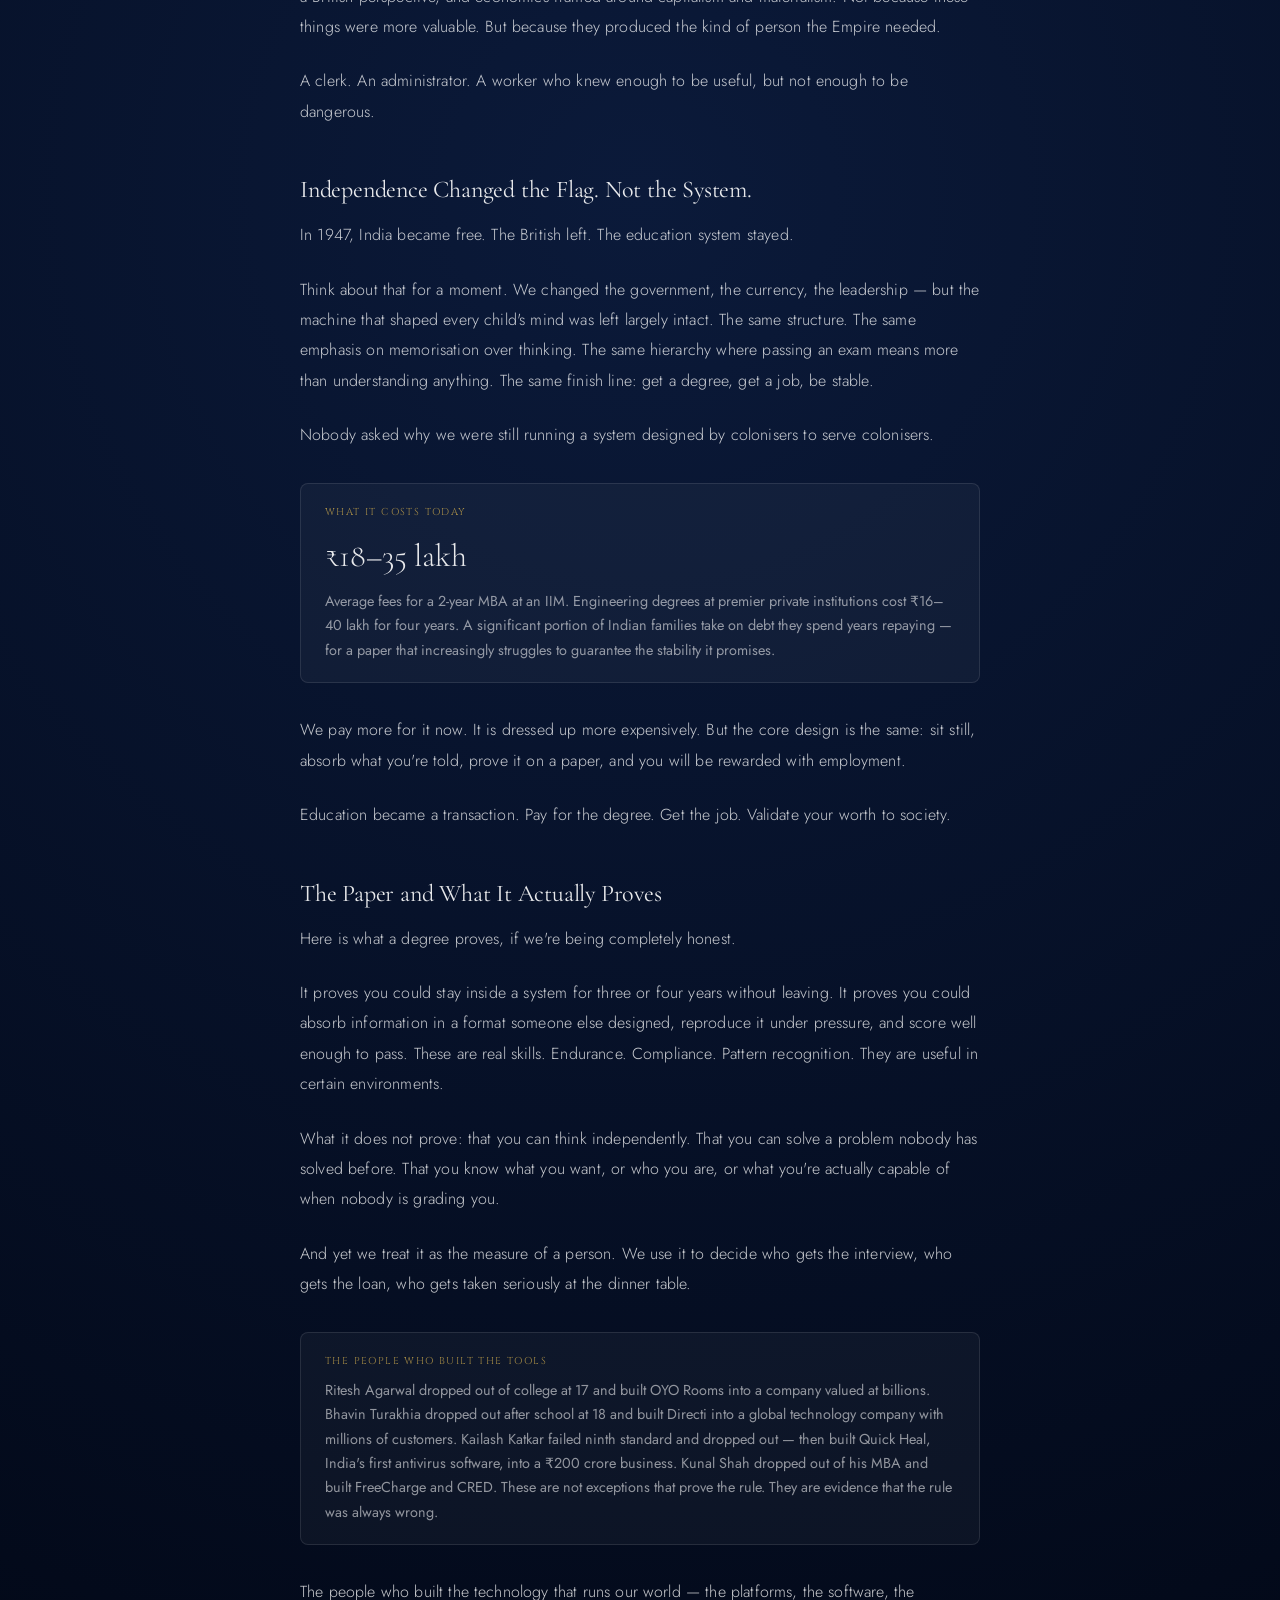
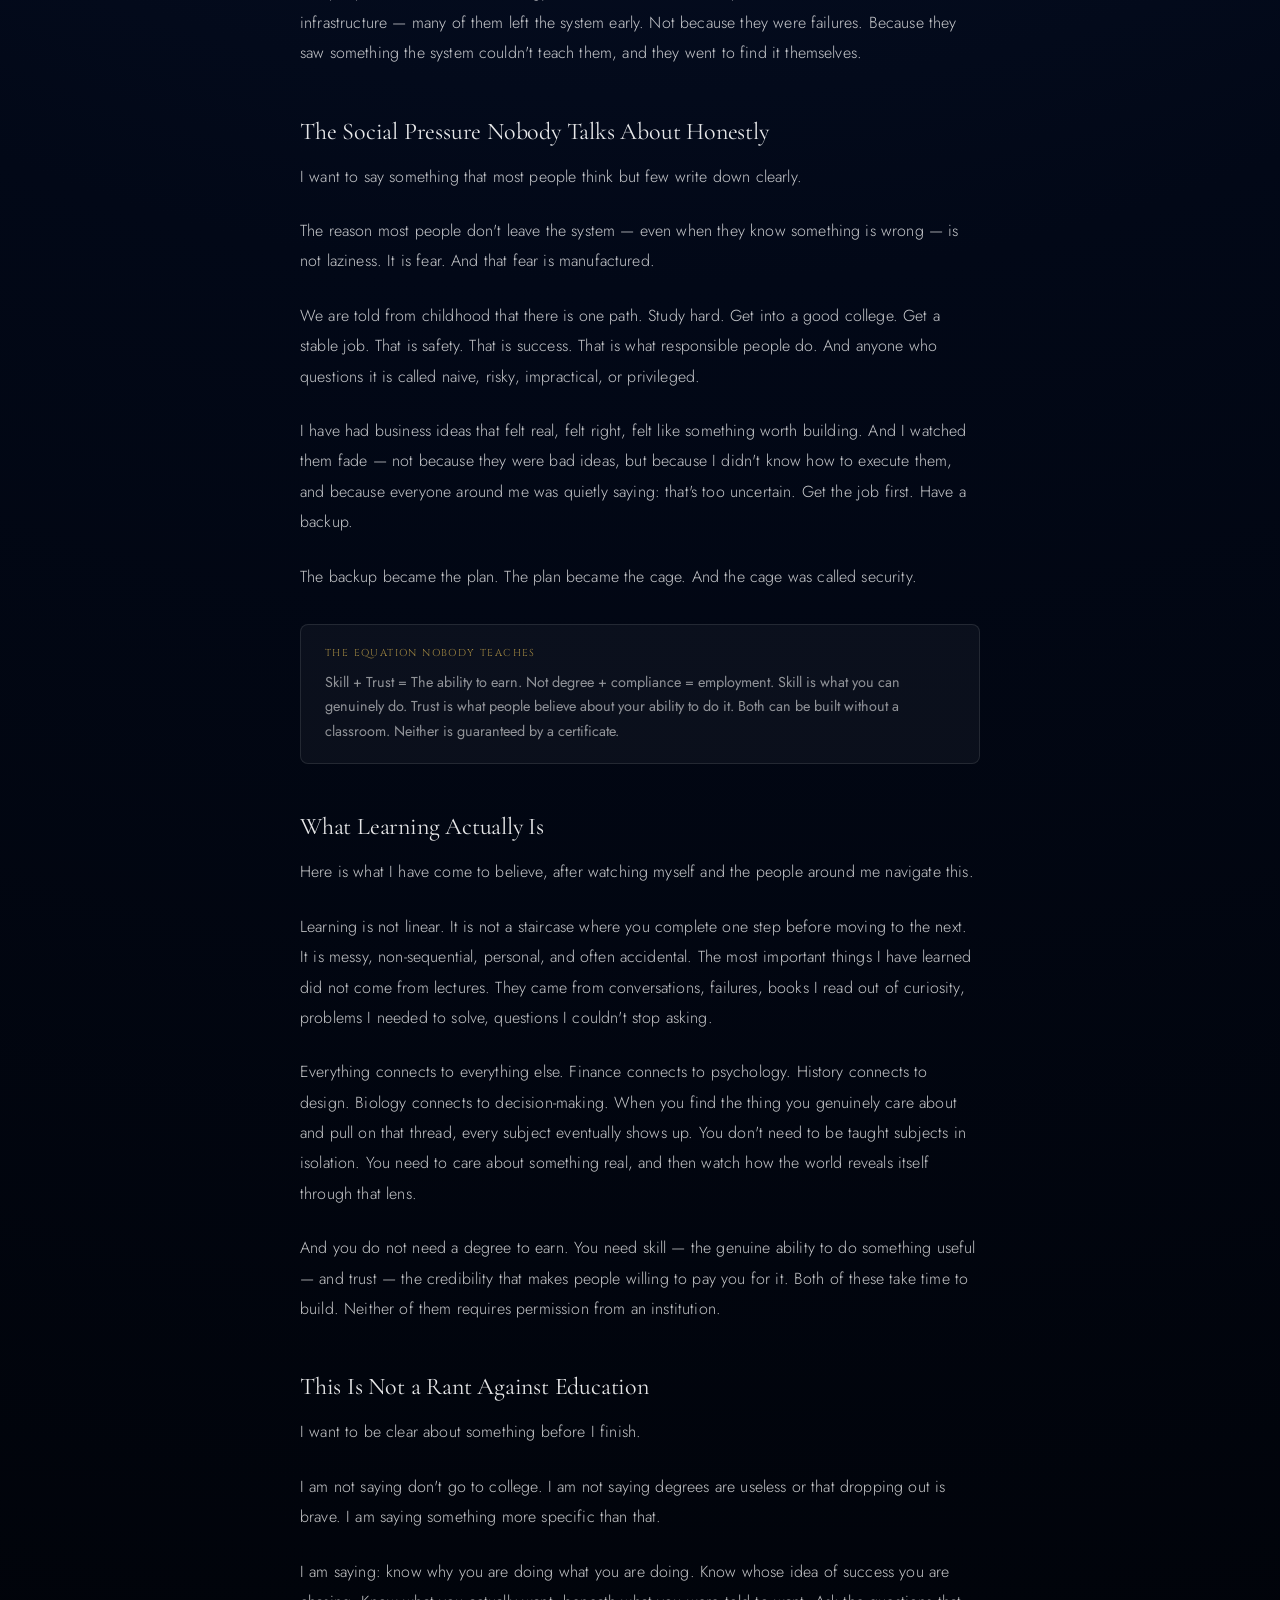
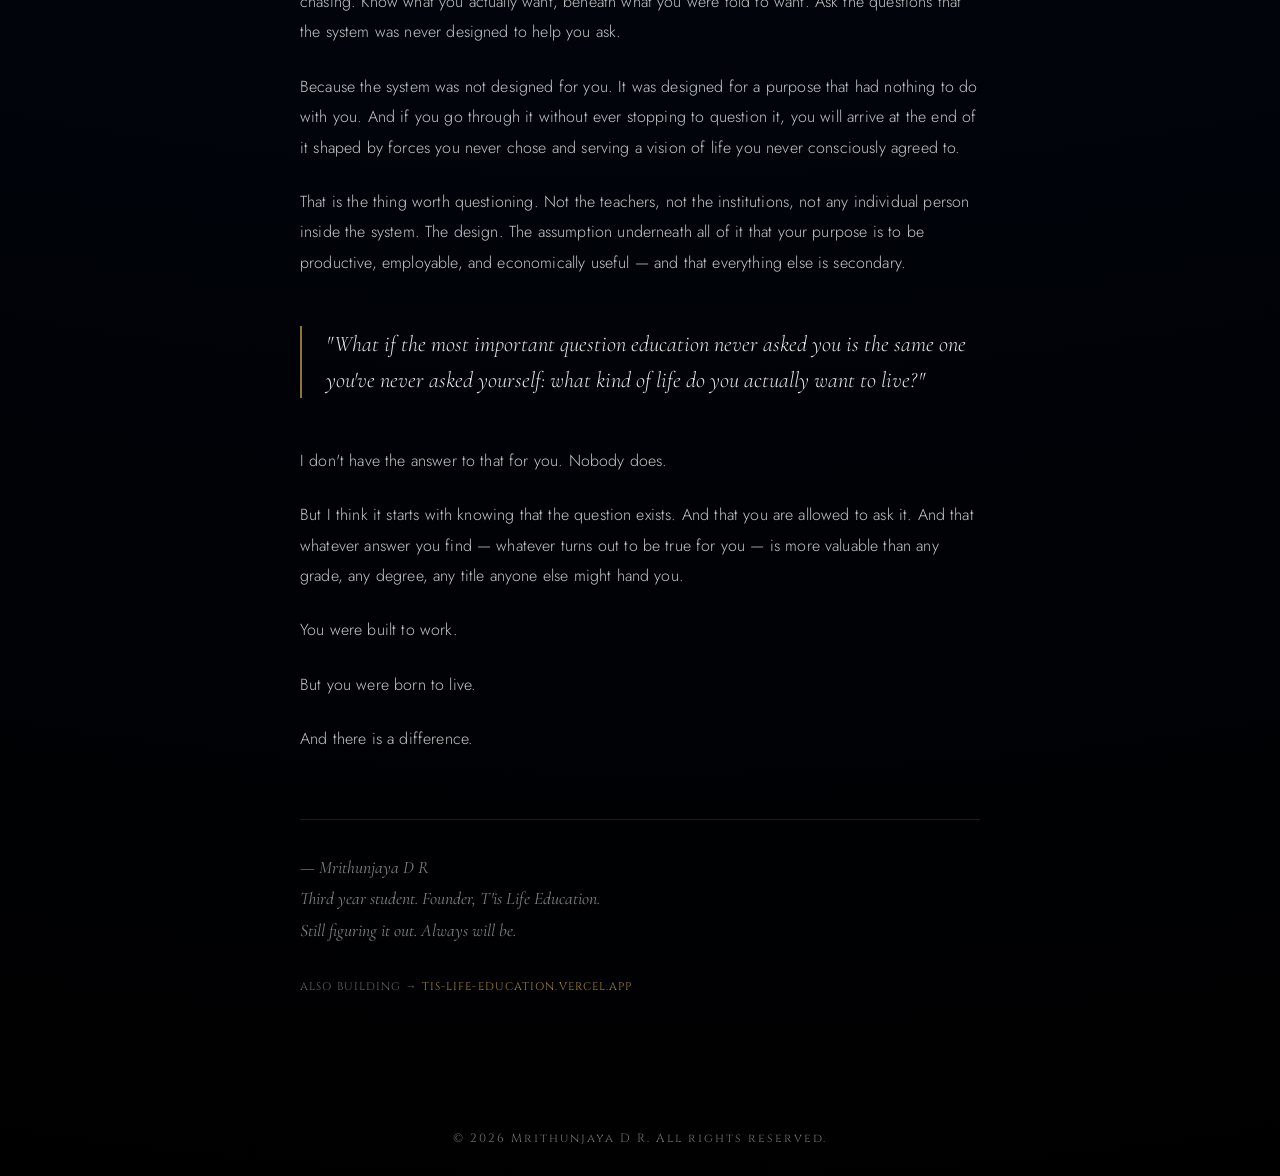
==== commit df4bc75e: "proper star count" ====
--- a/essay.html
+++ b/essay.html
@@ -175,7 +175,7 @@
 canvas.height = window.innerHeight;
 
 let stars = [];
-const STAR_COUNT = 60;
+const STAR_COUNT = 5;
 
 for(let i=0;i<STAR_COUNT;i++){
   stars.push({
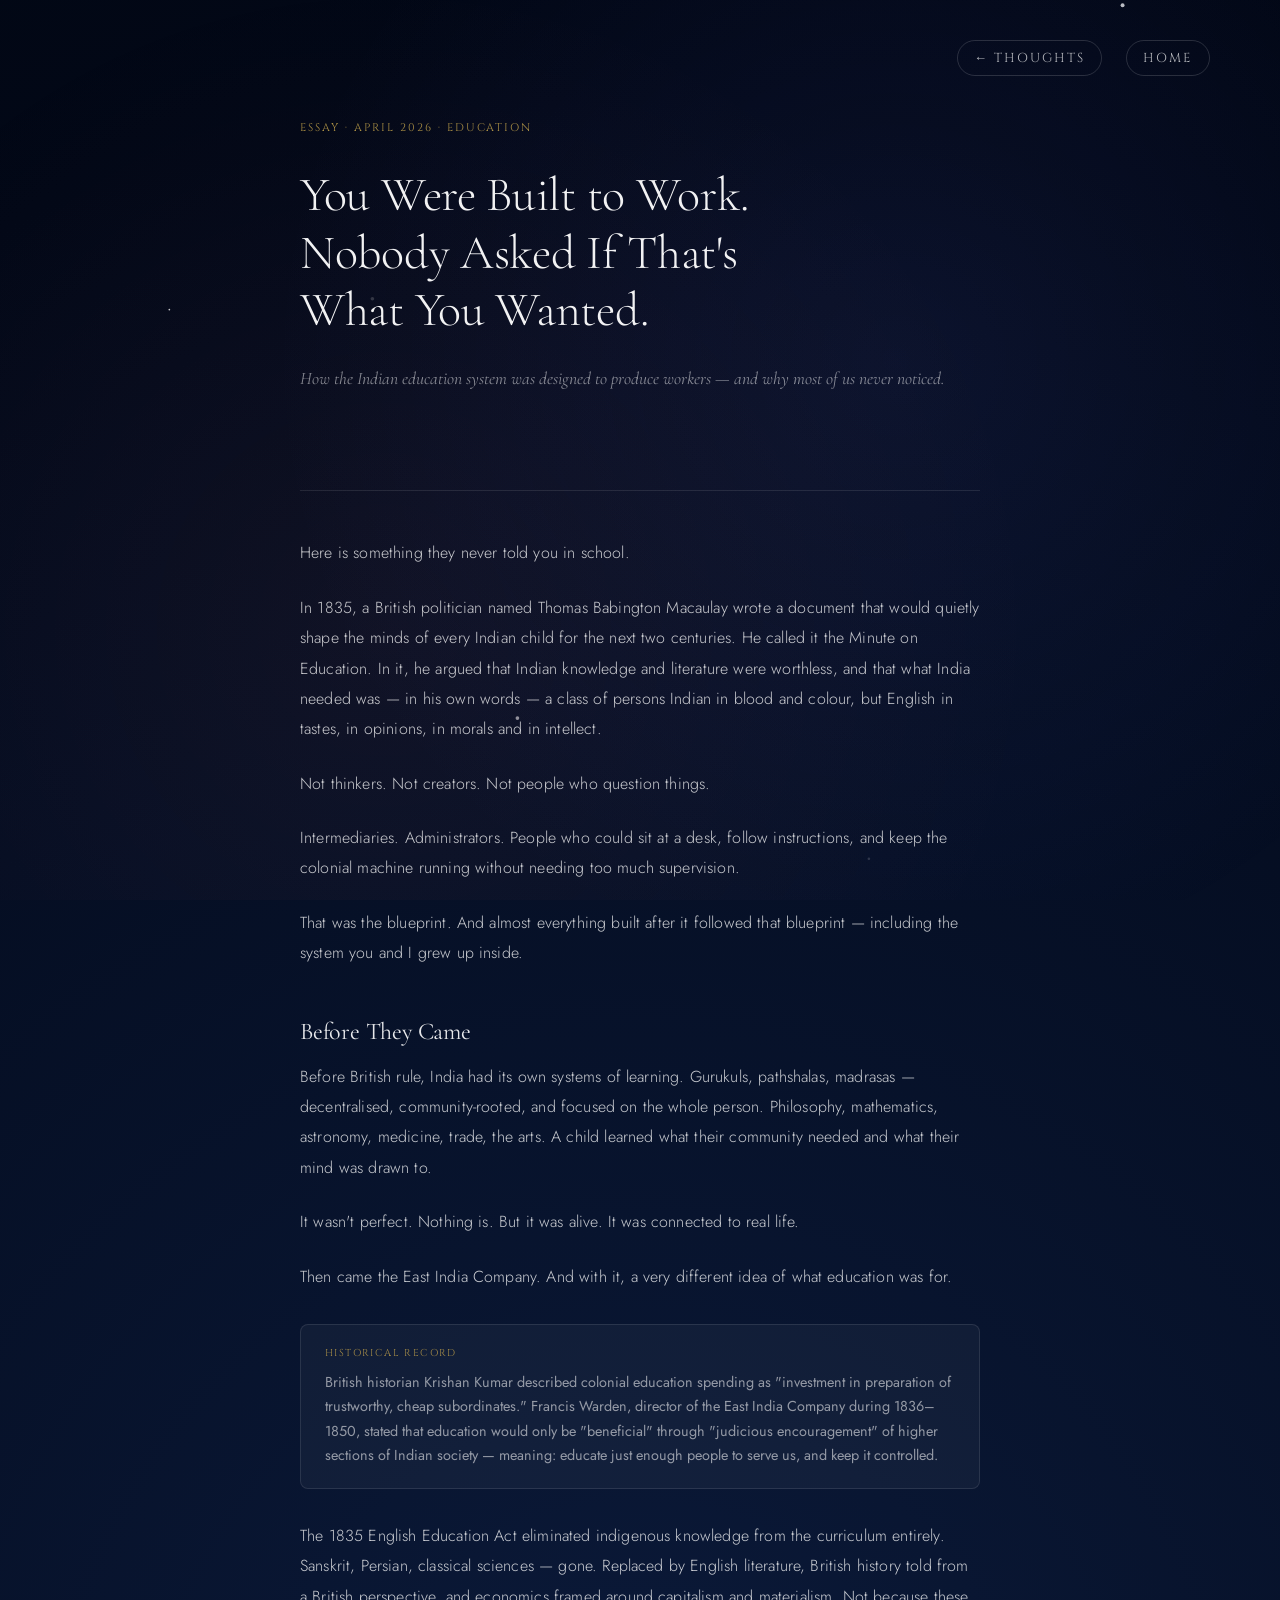
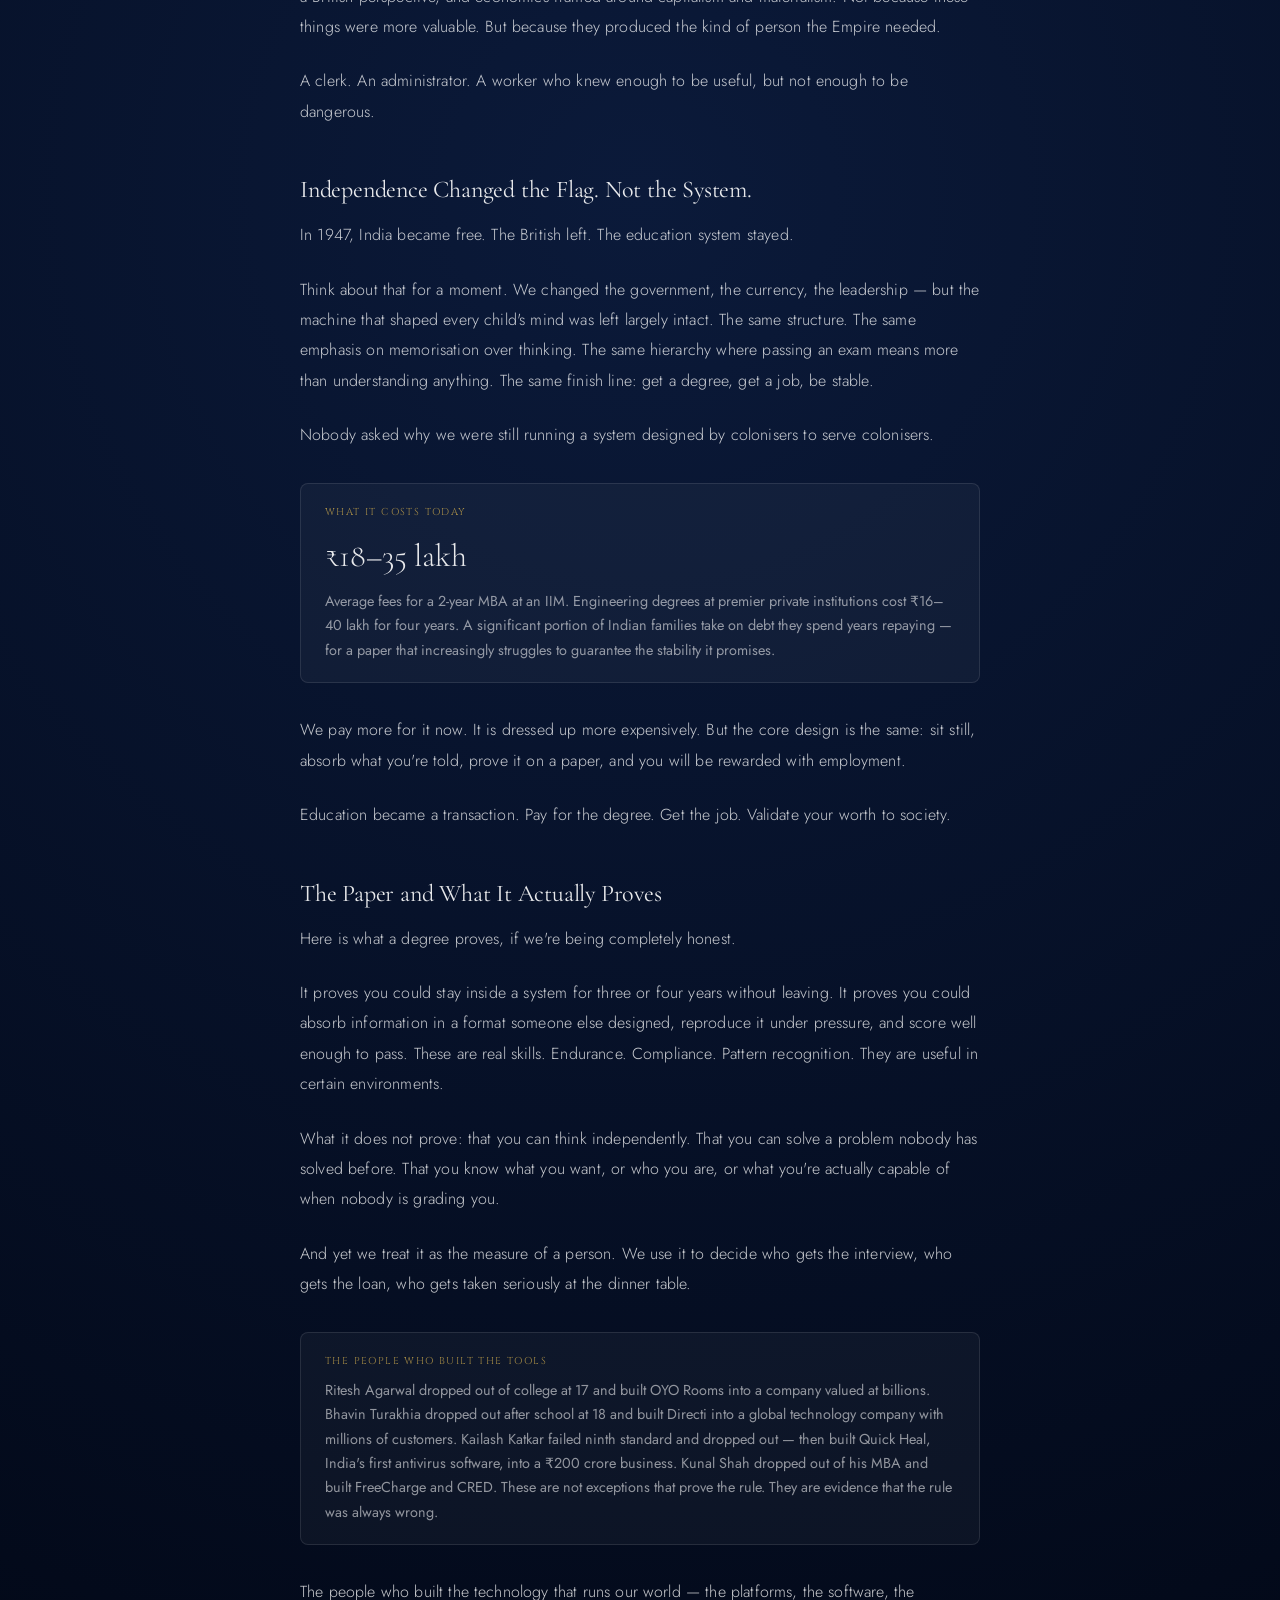
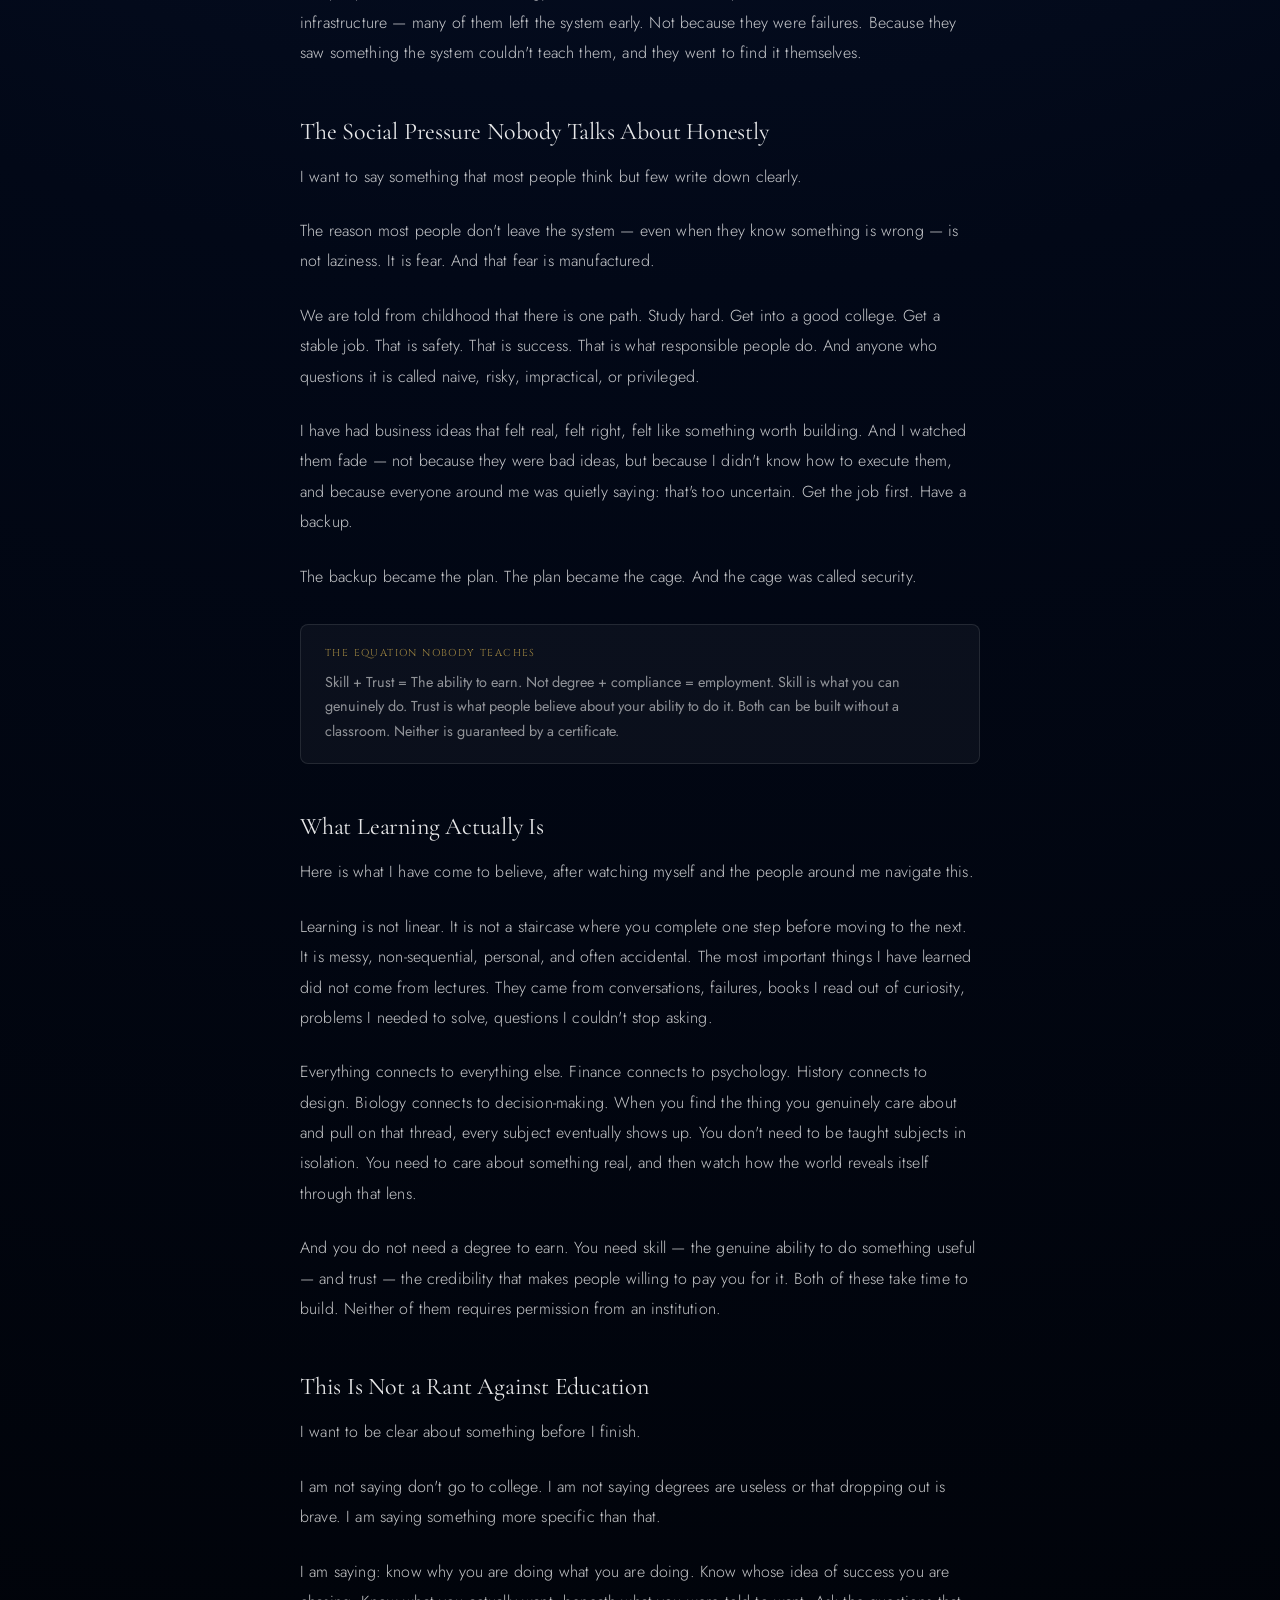
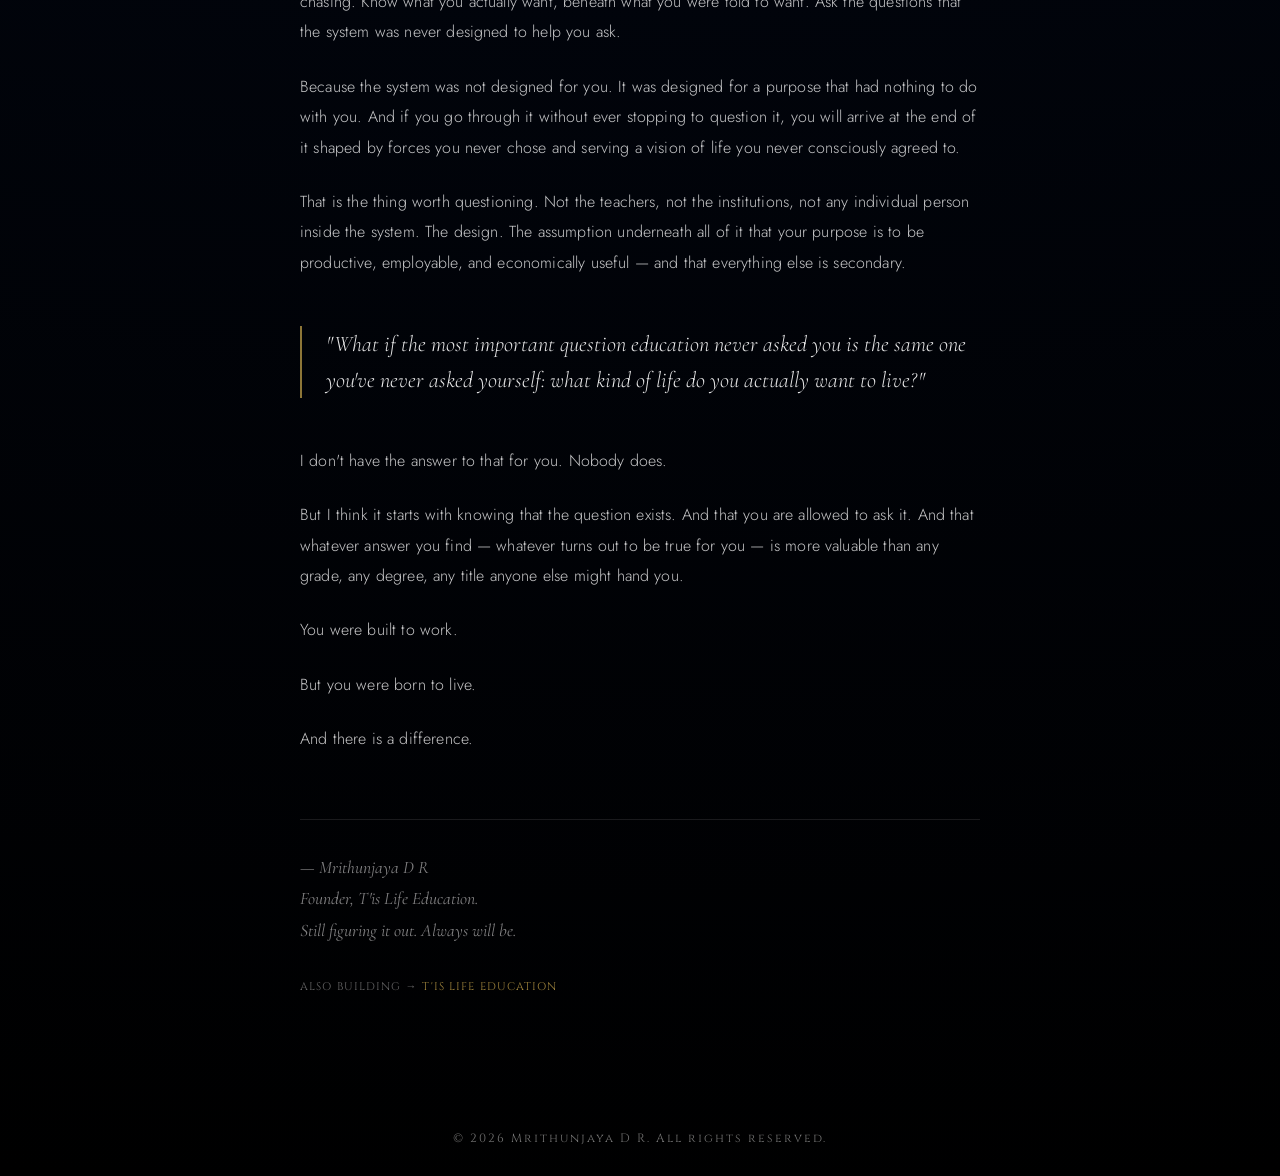
==== commit f7aab745: "essay 1 edit" ====
--- a/essay.html
+++ b/essay.html
@@ -150,13 +150,13 @@
 
     <div class="essay-ending">
       — Mrithunjaya D R<br/>
-      Third year student. Founder, T'is Life Education.<br/>
+      Founder, T'is Life Education.<br/>
       Still figuring it out. Always will be.
     </div>
 
     <div class="essay-also-building">
       Also building →
-      <a href="https://tis-life-education.vercel.app" target="_blank">tis-life-education.vercel.app</a>
+      <a href="https://tis-life-education.vercel.app" target="_blank">t'is life education</a>
     </div>
 
   </div>
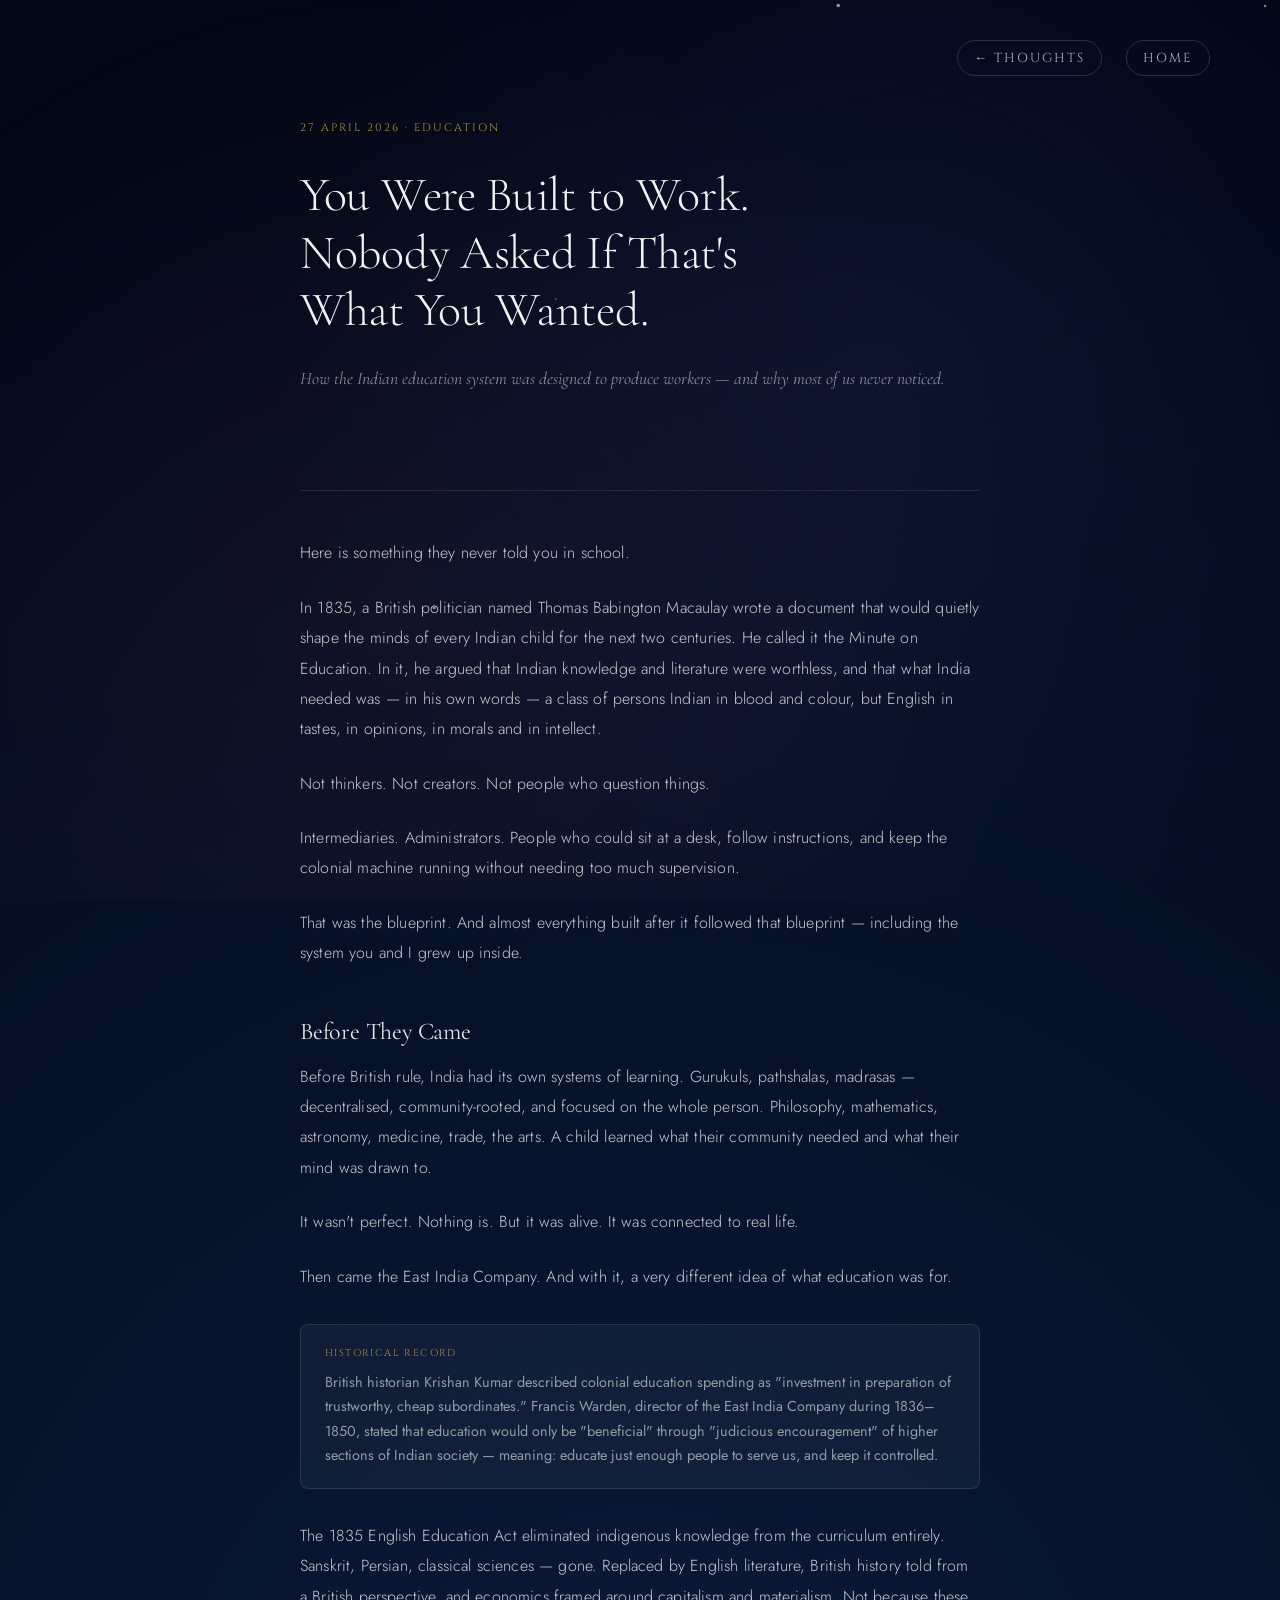
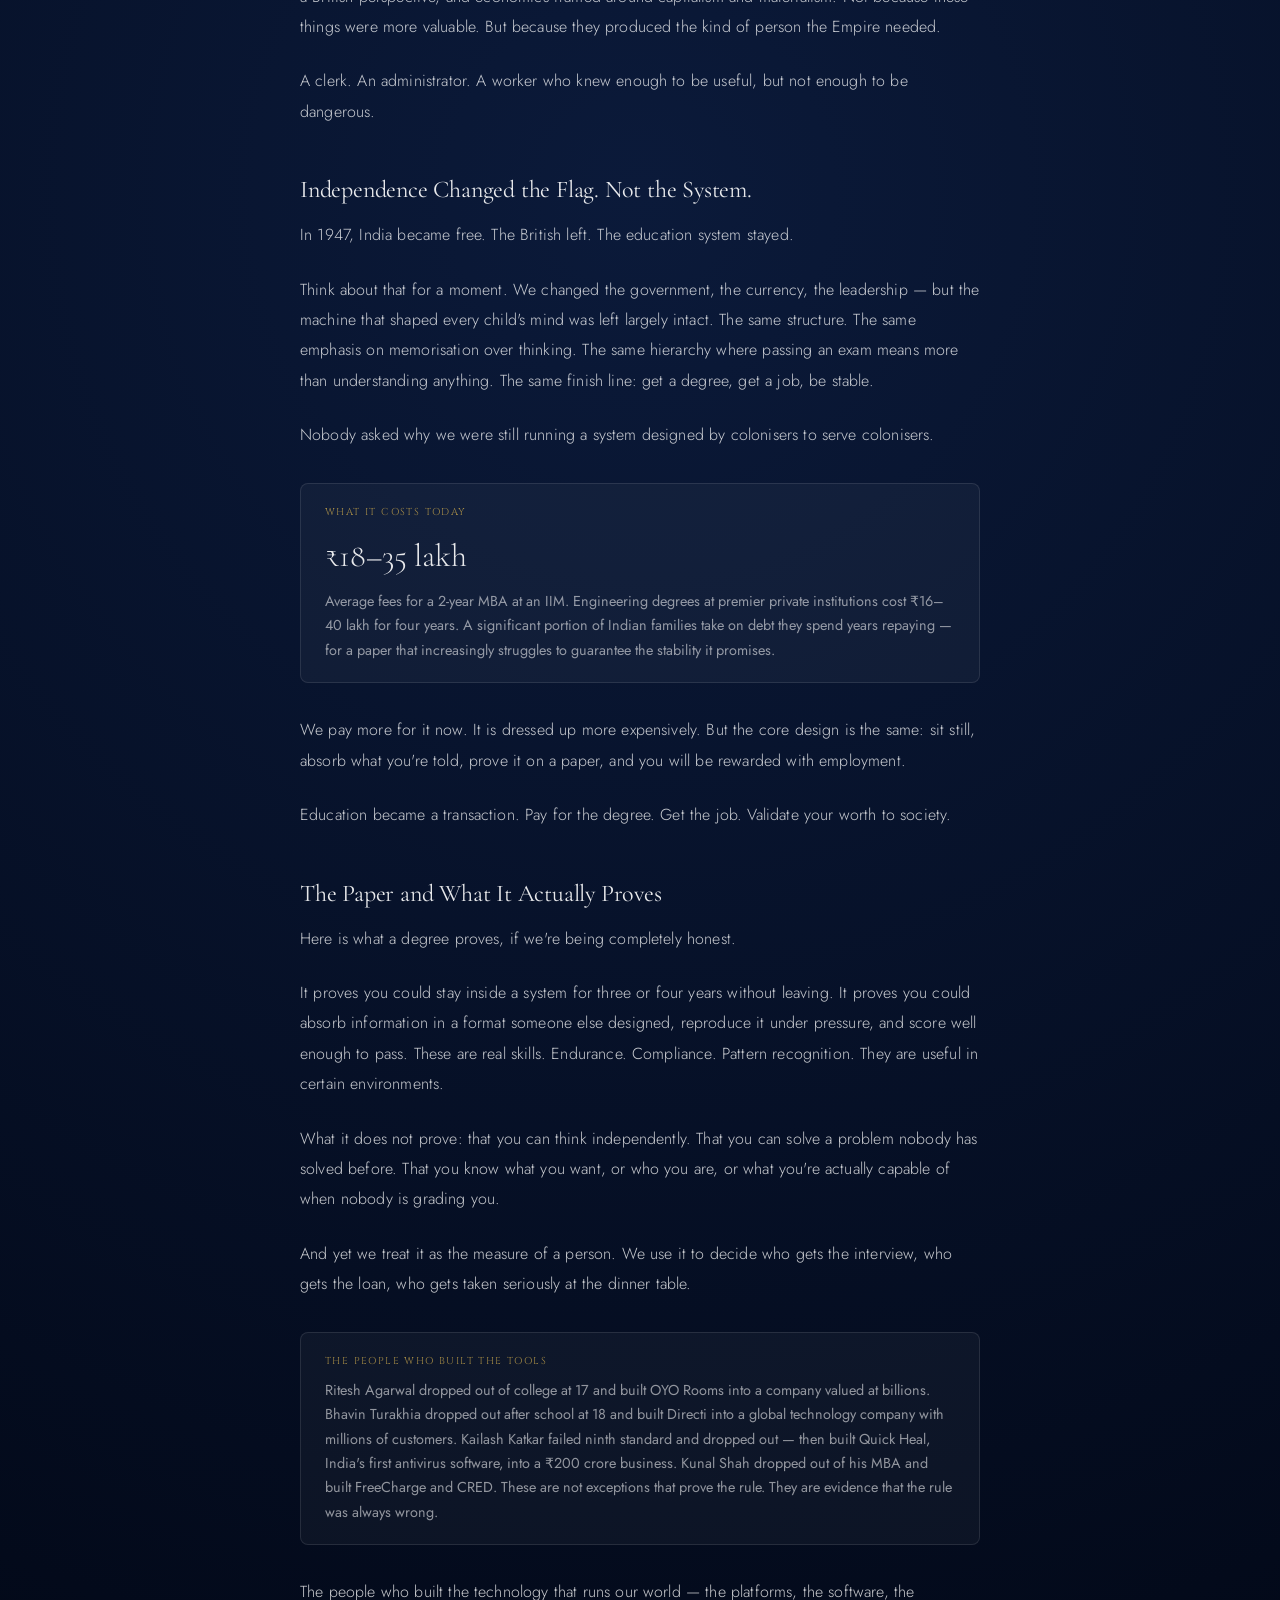
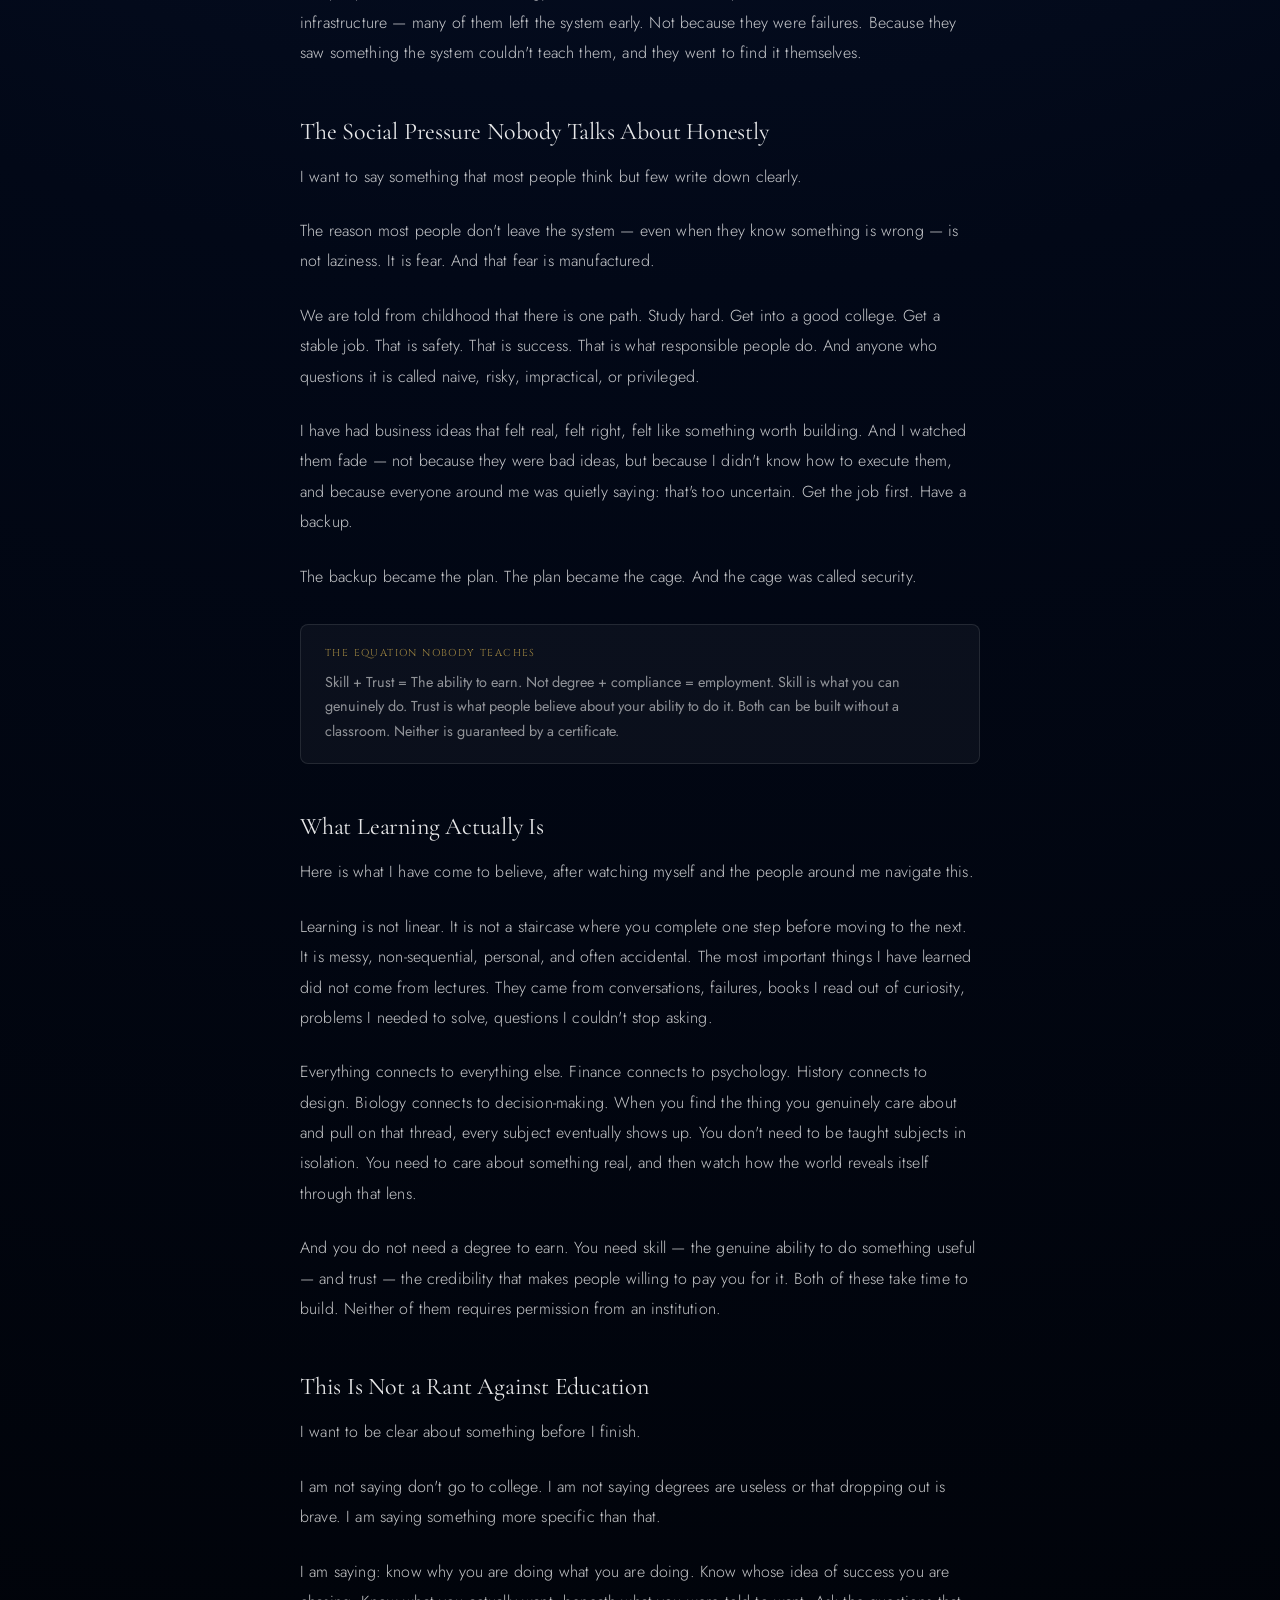
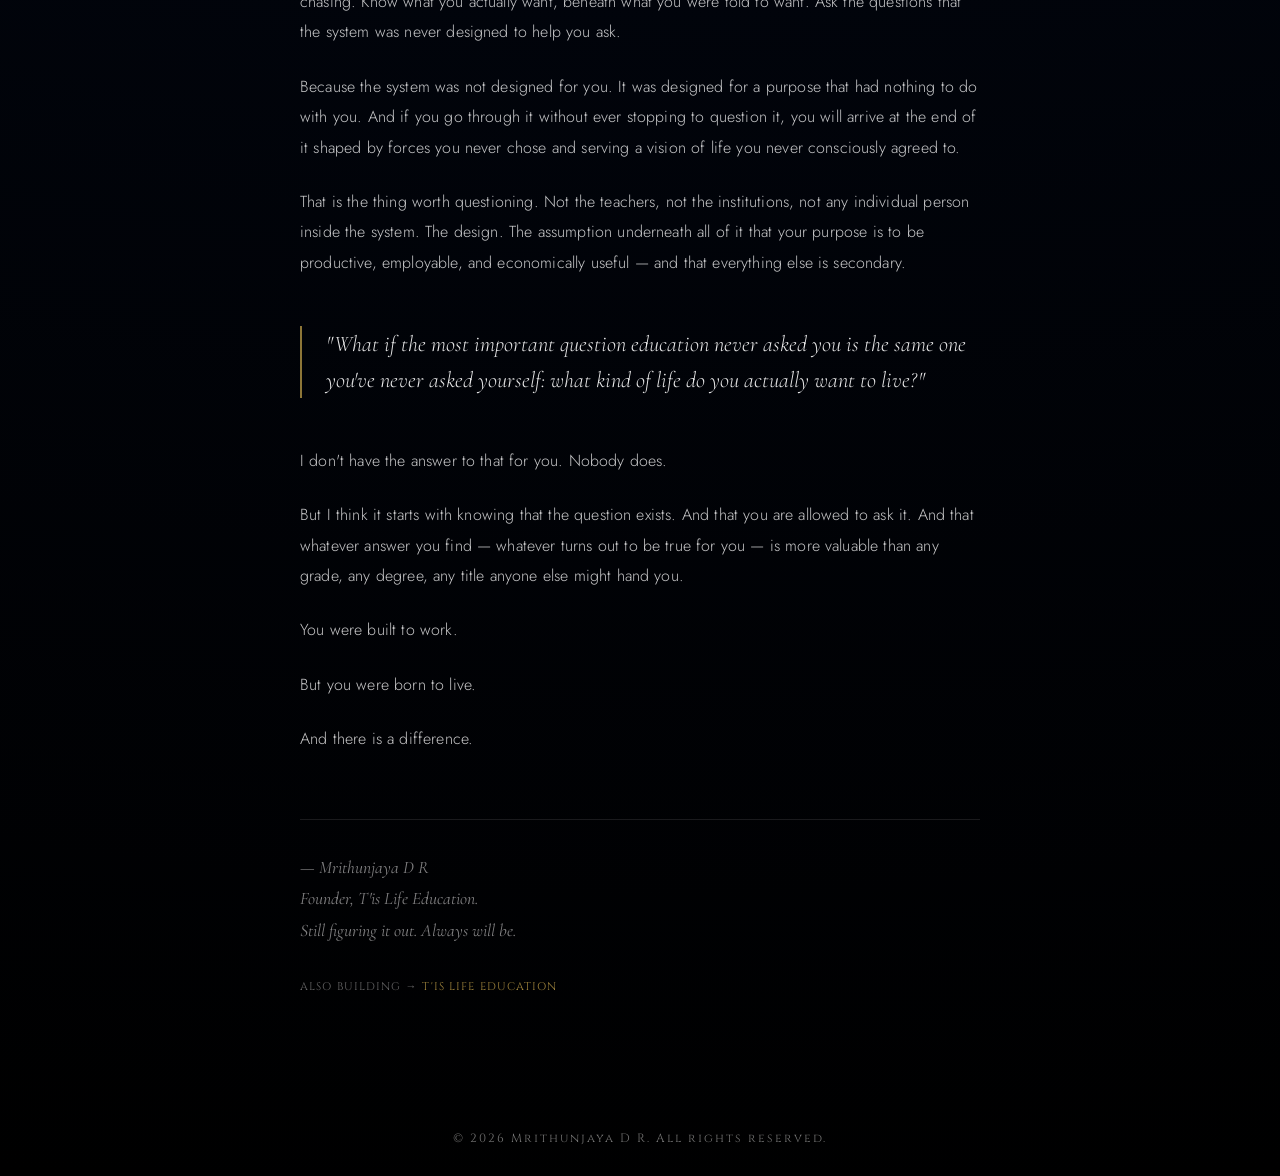
==== commit af350234: "date edit in thought 1" ====
--- a/essay.html
+++ b/essay.html
@@ -19,7 +19,7 @@
 
 <div class="essay-container">
 
-  <div class="essay-meta-top">Essay · April 2026 · Education</div>
+  <div class="essay-meta-top">27 April 2026 · Education</div>
 
   <h1 class="essay-headline">
     You Were Built to Work.<br/>
